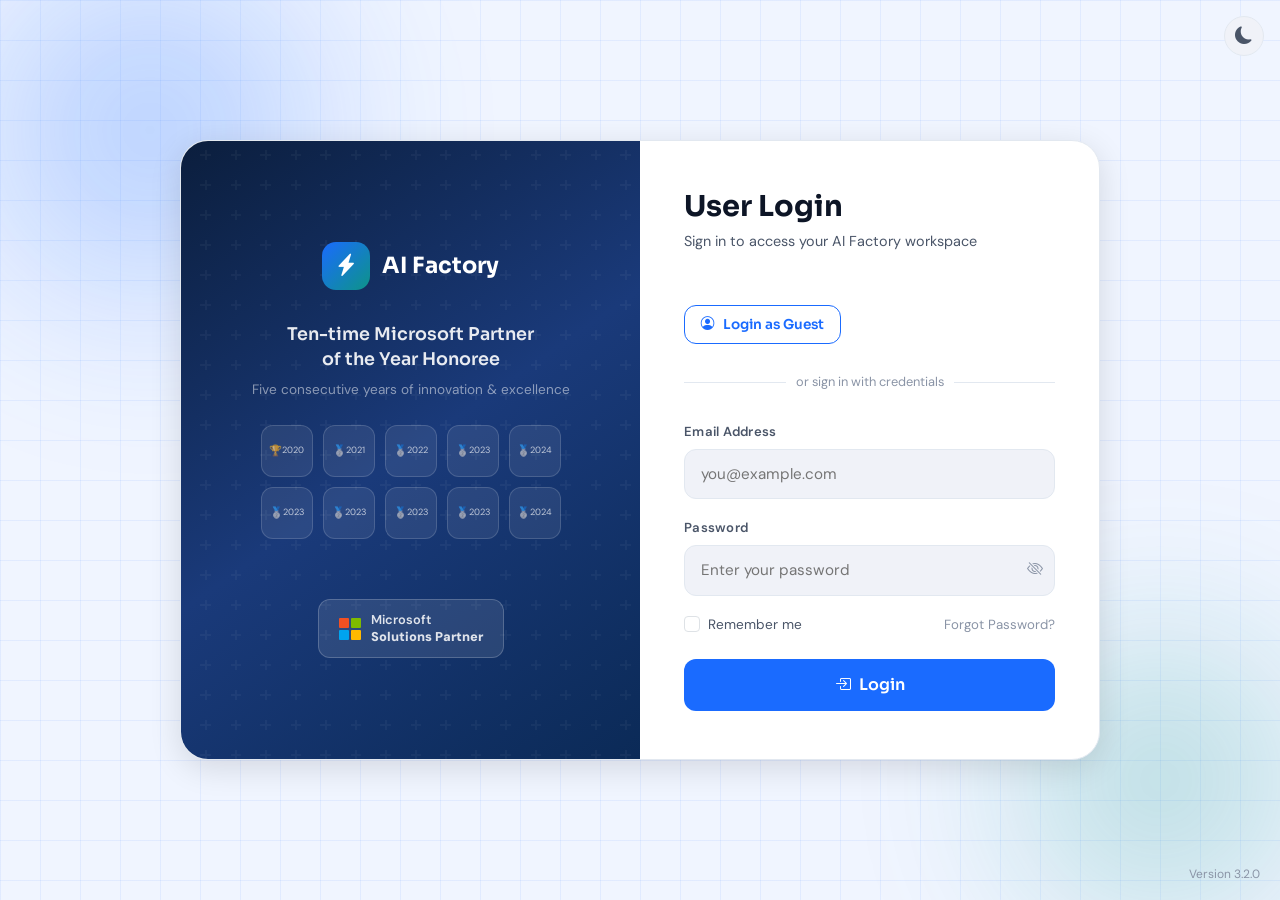
==== financial.html @ bbc665ca "initial" ====
<!DOCTYPE html>
<html lang="en" data-theme="light" class="ind-financial">
<head>
<meta charset="utf-8"><meta name="viewport" content="width=device-width,initial-scale=1">
<title>AI Factory · Financial Services</title>
<link rel="stylesheet" href="css/portal.css">
</head>
<body class="ind-financial">
<div class="portal-wrap">


  <div class="sb-overlay" id="sbOverlay"></div>
  <aside class="sidebar" id="sidebar">
    <div class="sb-brand">
      <div class="sb-logo-mark">AI</div>
      <div class="sb-brand-text">
        <strong>AI Factory™</strong>
        <span>Enterprise Platform</span>
      </div>
    </div>
    <div class="sb-industry">
      <div class="sb-industry-icon">💳</div>
      <div class="sb-industry-text">
        <strong>Financial Services</strong>
        <span>Industry Dashboard</span>
      </div>
    </div>
    <nav class="sb-nav">
      <div class="sb-section-label">Overview</div>
    <a class="sb-item active" href="financial.html" data-page="financial.html" data-label="Financial Services Dashboard">
      <span class="sb-icon"><svg width="16" height="16" viewBox="0 0 24 24" fill="none" stroke="currentColor" stroke-width="2" stroke-linecap="round" stroke-linejoin="round" class=""><rect x="3" y="3" width="7" height="7" rx="1"/><rect x="14" y="3" width="7" height="7" rx="1"/><rect x="3" y="14" width="7" height="7" rx="1"/><rect x="14" y="14" width="7" height="7" rx="1"/></svg></span>
      <span class="sb-label">Financial Services Dashboard</span>
    </a><div class="sb-section-label">Content</div>
    <a class="sb-item" href="#agents" data-label="Featured Agents">
      <span class="sb-icon"><svg width="16" height="16" viewBox="0 0 24 24" fill="none" stroke="currentColor" stroke-width="2" stroke-linecap="round" stroke-linejoin="round" class=""><circle cx="12" cy="8" r="4"/><path d="M4 20c0-4 3.6-7 8-7s8 3 8 7"/></svg></span>
      <span class="sb-label">Featured Agents</span>
    </a>
    <a class="sb-item" href="#gallery" data-label="Use Cases">
      <span class="sb-icon"><svg width="16" height="16" viewBox="0 0 24 24" fill="none" stroke="currentColor" stroke-width="2" stroke-linecap="round" stroke-linejoin="round" class=""><path d="M4 6h16M4 12h16M4 18h10"/></svg></span>
      <span class="sb-label">Use Cases</span>
    </a><div class="sb-section-label">Trust</div>
    <a class="sb-item" href="#compliance" data-label="Compliance">
      <span class="sb-icon"><svg width="16" height="16" viewBox="0 0 24 24" fill="none" stroke="currentColor" stroke-width="2" stroke-linecap="round" stroke-linejoin="round" class=""><path d="M12 2l9 4v6c0 5.5-3.8 10.7-9 12C6.8 22.7 3 17.5 3 12V6z"/><path d="M9 12l2 2 4-4"/></svg></span>
      <span class="sb-label">Compliance</span>
    </a>
    <a class="sb-item" href="#how-it-works" data-label="How It Works">
      <span class="sb-icon"><svg width="16" height="16" viewBox="0 0 24 24" fill="none" stroke="currentColor" stroke-width="2" stroke-linecap="round" stroke-linejoin="round" class=""><circle cx="12" cy="12" r="9"/><path d="M12 7v5l3 2"/></svg></span>
      <span class="sb-label">How It Works</span>
    </a>
    <a class="sb-item" href="#case-study" data-label="Case Study">
      <span class="sb-icon"><svg width="16" height="16" viewBox="0 0 24 24" fill="none" stroke="currentColor" stroke-width="2" stroke-linecap="round" stroke-linejoin="round" class=""><path d="M14 2H6a2 2 0 00-2 2v16a2 2 0 002 2h12a2 2 0 002-2V8z"/><path d="M14 2v6h6"/></svg></span>
      <span class="sb-label">Case Study</span>
    </a><div class="sb-section-label">Support</div>
    <a class="sb-item" href="#faq" data-label="FAQ">
      <span class="sb-icon"><svg width="16" height="16" viewBox="0 0 24 24" fill="none" stroke="currentColor" stroke-width="2" stroke-linecap="round" stroke-linejoin="round" class=""><circle cx="12" cy="12" r="9"/><path d="M9.1 9a3 3 0 015.8 1c0 2-3 3-3 3M12 17h.01"/></svg></span>
      <span class="sb-label">FAQ</span>
    </a>
    <a class="sb-item" href="#cta" data-label="Book Demo">
      <span class="sb-icon"><svg width="16" height="16" viewBox="0 0 24 24" fill="none" stroke="currentColor" stroke-width="2" stroke-linecap="round" stroke-linejoin="round" class=""><path d="M15 10l4.553-2.277A1 1 0 0121 8.624v6.752a1 1 0 01-1.447.9L15 14M3 8a2 2 0 012-2h10a2 2 0 012 2v8a2 2 0 01-2 2H5a2 2 0 01-2-2V8z"/></svg></span>
      <span class="sb-label">Book Demo</span>
    </a>
      <div class="sb-divider"></div>
      <div class="sb-section-label">Industries</div>
      
    <a class="sb-item" href="healthcare.html" data-label="Healthcare" data-page="healthcare.html">
      <span class="sb-icon" style="font-size:15px;">🏥</span>
      <span class="sb-label">Healthcare</span>
    </a>
    <a class="sb-item active" href="financial.html" data-label="Financial" data-page="financial.html">
      <span class="sb-icon" style="font-size:15px;">💳</span>
      <span class="sb-label">Financial</span>
    </a>
    <a class="sb-item" href="manufacturing.html" data-label="Manufacturing" data-page="manufacturing.html">
      <span class="sb-icon" style="font-size:15px;">🏭</span>
      <span class="sb-label">Manufacturing</span>
    </a>
    <a class="sb-item" href="retail.html" data-label="Retail" data-page="retail.html">
      <span class="sb-icon" style="font-size:15px;">🛍️</span>
      <span class="sb-label">Retail</span>
    </a>
    <a class="sb-item" href="insurance.html" data-label="Insurance" data-page="insurance.html">
      <span class="sb-icon" style="font-size:15px;">🛡️</span>
      <span class="sb-label">Insurance</span>
    </a>
      <div class="sb-divider"></div>
      <a class="sb-item" href="landing-page.html" data-label="All Industries">
        <span class="sb-icon"><svg width="16" height="16" viewBox="0 0 24 24" fill="none" stroke="currentColor" stroke-width="2" stroke-linecap="round" stroke-linejoin="round" class=""><path d="M3 9l9-6 9 6v11a2 2 0 01-2 2H5a2 2 0 01-2-2V9z"/><polyline points="9 22 9 12 15 12 15 22"/></svg></span>
        <span class="sb-label">All Industries</span>
      </a>
      <a class="sb-item js-logout" href="#" data-label="Sign Out">
        <span class="sb-icon"><svg width="16" height="16" viewBox="0 0 24 24" fill="none" stroke="currentColor" stroke-width="2" stroke-linecap="round" stroke-linejoin="round" class=""><path d="M9 21H5a2 2 0 01-2-2V5a2 2 0 012-2h4M16 17l5-5-5-5M21 12H9"/></svg></span>
        <span class="sb-label">Sign Out</span>
      </a>
    </nav>
    <div class="sb-footer">
      <div class="sb-user">
        <div class="sb-avatar js-user-initials">AM</div>
        <div class="sb-user-info">
          <div class="sb-user-name js-user-name">Alex Morgan</div>
          <div class="sb-user-role">Platform Admin</div>
        </div>
      </div>
    </div>
  </aside>

<div class="portal-main" id="portalMain">

  <header class="topbar" id="topbar">
    <button class="tb-collapse-btn" id="collapseBtn" title="Toggle sidebar"><svg width="16" height="16" viewBox="0 0 24 24" fill="none" stroke="currentColor" stroke-width="2" stroke-linecap="round" stroke-linejoin="round" class=""><path d="M3 12h18M3 6h18M3 18h18"></svg></button>
    <button class="tb-collapse-btn" id="mobileMenuBtn" style="display:none;"><svg width="16" height="16" viewBox="0 0 24 24" fill="none" stroke="currentColor" stroke-width="2" stroke-linecap="round" stroke-linejoin="round" class=""><path d="M3 12h18M3 6h18M3 18h18"></svg></button>
    <div class="tb-breadcrumb">
      <a href="landing-page.html">AI Factory</a>
      <span class="sep">/</span>
      <span class="current">Financial Services</span>
    </div>
    <div class="tb-spacer"></div>
    <div class="tb-search">
      <svg width="14" height="14" viewBox="0 0 24 24" fill="none" stroke="currentColor" stroke-width="2" stroke-linecap="round" stroke-linejoin="round" class=""><circle cx="11" cy="11" r="7"/><path d="M21 21l-4-4"/></svg>
      <input placeholder="Search financial AI use cases…">
    </div>
    <div class="tb-actions">
      <button class="tb-icon-btn" title="Notifications">
        <svg width="16" height="16" viewBox="0 0 24 24" fill="none" stroke="currentColor" stroke-width="2" stroke-linecap="round" stroke-linejoin="round" class=""><path d="M18 8A6 6 0 006 8c0 7-3 9-3 9h18s-3-2-3-9M13.73 21a2 2 0 01-3.46 0"/></svg>
        <span class="tb-badge"></span>
      </button>
      <button class="tb-icon-btn" title="Help">
        <svg width="16" height="16" viewBox="0 0 24 24" fill="none" stroke="currentColor" stroke-width="2" stroke-linecap="round" stroke-linejoin="round" class=""><circle cx="12" cy="12" r="9"/><path d="M9.1 9a3 3 0 015.8 1c0 2-3 3-3 3M12 17h.01"/></svg>
      </button>
      <button class="theme-toggle-btn" title="Toggle dark/light mode">🌙</button>
      <div class="tb-user-chip">
        <div class="tb-chip-avatar js-user-initials">AM</div>
        <span class="tb-chip-name js-user-name">Alex Morgan</span>
        <svg width="12" height="12" viewBox="0 0 24 24" fill="none" stroke="currentColor" stroke-width="2" stroke-linecap="round" stroke-linejoin="round" class=""><polyline points="6 9 12 15 18 9"/></svg>
      </div>
    </div>
  </header>

<div class="page-content">

<div class="page-header">
  <div class="page-header-left">
    <div class="page-eyebrow"><span class="dot"></span>AI Factory · Financial Services</div>
    <h1 class="page-title">Financial Services AI Platform</h1>
    <p class="page-subtitle">Deploy production-ready agents for fraud detection, credit risk scoring, AML surveillance, and regul…</p>
  </div>
  <div class="page-actions">
    <a href="landing-page.html" class="btn btn-ghost"><svg width="14" height="14" viewBox="0 0 24 24" fill="none" stroke="currentColor" stroke-width="2" stroke-linecap="round" stroke-linejoin="round" class=""><path d="M19 12H5M12 5l-7 7 7 7"/></svg> All Industries</a>
    <a href="#cta" class="btn btn-primary"><svg width="14" height="14" viewBox="0 0 24 24" fill="none" stroke="currentColor" stroke-width="2" stroke-linecap="round" stroke-linejoin="round" class=""><path d="M15 10l4.553-2.277A1 1 0 0121 8.624v6.752a1 1 0 01-1.447.9L15 14M3 8a2 2 0 012-2h10a2 2 0 012 2v8a2 2 0 01-2 2H5a2 2 0 01-2-2V8z"/></svg> Book Demo</a>
  </div>
</div>

<div class="industry-hero">
  <div class="hero-left">
    <div class="hero-eyebrow"><span class="dot"></span>AI Factory · Financial Services</div>
    <h1 class="hero-h1">AI agents purpose-built for <em>risk, compliance &amp; wealth</em> workflows.</h1>
    <p class="hero-sub">Deploy production-ready agents for fraud detection, credit risk scoring, AML surveillance, and regulatory reporting — on your infrastructure, with full explainability and regulator-ready audit trails.</p>
    <div class="hero-cta-row">
      <a href="#cta" class="btn btn-primary btn-sm">Book a 30-min demo →</a>
      <a href="#gallery" class="btn btn-ghost btn-sm">Explore use cases</a>
    </div>
    <div class="hero-trust">
      <div class="hero-trust-item"><b>180+</b> production agents deployed</div>
      <div class="hero-trust-sep"></div>
      <div class="hero-trust-item">SOC 2 · ISO 27001 · PCI-DSS</div>
      <div class="hero-trust-sep"></div>
      <div class="hero-trust-item">Azure · AWS · <b>GCP</b></div>
    </div>
  </div>
  <div class="chat-widget">
    <div class="chat-head">
      <div class="chat-head-icon"><svg width="14" height="14" viewBox="0 0 24 24" fill="none" stroke="currentColor" stroke-width="2" stroke-linecap="round" stroke-linejoin="round" class=""><rect x="3" y="3" width="18" height="18" rx="2"/><path d="M9 12h2v5H9zM13 8h2v9h-2zM17 14h2v3h-2z"/></svg></div>
      <div><div class="chat-head-name">Fraud Detection Agent</div><div class="chat-head-role">v4.1</div></div>
      <div class="chat-live">Live</div>
    </div>
    <div class="chat-msgs">
      <div class="chat-msg u">Real-time transaction scoring using graph neural networks — …</div>
      <div class="chat-msg b"><b>Analysis complete.</b> catches synthetic identity, account takeover, and money mule patterns …<br><span class="chat-pill">✓ Financial Services AI Engine</span></div>
    </div>
    <div class="chat-float-row">
      <div class="chat-float">
        <div class="chat-float-label">Fraud detection accuracy</div>
        <div class="chat-float-val">94</div>
        <div class="chat-float-delta">Tier-1 bank · 12-month produ</div>
        <div class="chat-mini-bars"><span style="height:55%"></span><span style="height:70%"></span><span style="height:45%"></span><span style="height:35%"></span><span style="height:22%"></span><span style="height:16%"></span><span style="height:100%"></span></div>
      </div>
      <div class="chat-float">
        <div class="chat-float-label">Monthly fraud prevented </div>
        <div class="chat-float-val">$4.2</div>
        <div class="chat-float-delta">12 retail banking deployment</div>
      </div>
    </div>
  </div>
</div>

<div class="trust-row">
  <span class="trust-label">Trusted by</span>
  <div class="trust-logos"><span class="trust-logo">◆ Apex Capital</span><div class="trust-sep"></div><span class="trust-logo">◈ Meridian Bank</span><div class="trust-sep"></div><span class="trust-logo">■ Volta Fintech</span><div class="trust-sep"></div><span class="trust-logo">● NovaPay</span><div class="trust-sep"></div><span class="trust-logo">∿ ClearLedger</span></div>
</div>

<div class="kpi-grid">
  <div class="kpi-card">
    <div class="kpi-icon"><svg width="22" height="22" viewBox="0 0 24 24" fill="none" stroke="currentColor" stroke-width="2" stroke-linecap="round" stroke-linejoin="round" class=""><path d="M12 2l10 6.5v7L12 22 2 15.5v-7L12 2z"/></svg></div>
    <div class="kpi-value">94<sub>%</sub></div>
    <div class="kpi-label">Fraud detection accuracy with <0.1% false positive rate</div>
    <div class="kpi-source">Tier-1 bank · 12-month production</div>
  </div>
  <div class="kpi-card">
    <div class="kpi-icon"><svg width="22" height="22" viewBox="0 0 24 24" fill="none" stroke="currentColor" stroke-width="2" stroke-linecap="round" stroke-linejoin="round" class=""><path d="M12 2l10 6.5v7L12 22 2 15.5v-7L12 2z"/></svg></div>
    <div class="kpi-value">$4.2<sub>M</sub></div>
    <div class="kpi-label">Monthly fraud prevented per deployment on average</div>
    <div class="kpi-source">12 retail banking deployments</div>
  </div>
  <div class="kpi-card">
    <div class="kpi-icon"><svg width="22" height="22" viewBox="0 0 24 24" fill="none" stroke="currentColor" stroke-width="2" stroke-linecap="round" stroke-linejoin="round" class=""><circle cx="12" cy="12" r="9"/><path d="M12 7v5l3 2"/></svg></div>
    <div class="kpi-value">1.8<sub>s</sub></div>
    <div class="kpi-label">Average credit decision latency vs 48 hours manual</div>
    <div class="kpi-source">Digital lending platform</div>
  </div>
  <div class="kpi-card">
    <div class="kpi-icon"><svg width="22" height="22" viewBox="0 0 24 24" fill="none" stroke="currentColor" stroke-width="2" stroke-linecap="round" stroke-linejoin="round" class=""><path d="M3 3v18h18"/></svg></div>
    <div class="kpi-value">63<sub>%</sub></div>
    <div class="kpi-label">Reduction in AML false positives reducing analyst workload</div>
    <div class="kpi-source">Regional bank · n=3</div>
  </div></div>

<div id="agents">
<div class="section-title-row">
  <h2><svg width="16" height="16" viewBox="0 0 24 24" fill="none" stroke="currentColor" stroke-width="2" stroke-linecap="round" stroke-linejoin="round" class=""><rect x="3" y="3" width="18" height="18" rx="2"/><path d="M9 12h2v5H9zM13 8h2v9h-2zM17 14h2v3h-2z"/></svg> Featured Agents</h2>
  <a href="#gallery" class="btn btn-ghost btn-sm">View all →</a>
</div>
<p class="section-desc">Each agent ships with explainability reports, audit logs, and model cards — integrated with core banking, trading, and CRM systems.</p>
<div class="agents-grid">
  <article class="agent-card">
    <div class="agent-thumb t1">
      <svg width="48" height="48" viewBox="0 0 24 24" fill="none" stroke="currentColor" stroke-width="2" stroke-linecap="round" stroke-linejoin="round" class=""><path d="M19 14c0 4-3.5 6-7 6s-7-2-7-6V6c0-1 1-2 2-2h3"/><path d="M14 4h3c1 0 2 1 2 2v8"/><circle cx="19" cy="18" r="2"/><path d="M12 4v6M9 7h6"/></svg>
      <div class="agent-ribbon ">CONSUMED POC</div>
      <div class="agent-thumb-version">v4.1</div>
    </div>
    <div class="agent-body">
      <div class="agent-title">Fraud Detection Agent</div>
      <div class="agent-meta">Industry: <b>Retail Banking · Payments</b></div>
      <p class="agent-desc">Real-time transaction scoring using graph neural networks — catches synthetic identity, account takeover, and money mule patterns at sub-100ms latency.</p>
      <div class="agent-footer">
        <a href="#" class="agent-cs-btn"><svg width="13" height="13" viewBox="0 0 24 24" fill="none" stroke="currentColor" stroke-width="2" stroke-linecap="round" stroke-linejoin="round" class=""><path d="M14 2H6a2 2 0 00-2 2v16a2 2 0 002 2h12a2 2 0 002-2V8z"/><path d="M14 2v6h6"/></svg> Case Study</a>
        <button class="agent-action-btn" title="Demo"><svg width="14" height="14" viewBox="0 0 24 24" fill="none" stroke="currentColor" stroke-width="2" stroke-linecap="round" stroke-linejoin="round" class=""><path d="M8 5v14l11-7z"/></svg></button>
        <button class="agent-action-btn" title="Schedule POC"><svg width="14" height="14" viewBox="0 0 24 24" fill="none" stroke="currentColor" stroke-width="2" stroke-linecap="round" stroke-linejoin="round" class=""><rect x="3" y="4" width="18" height="16" rx="2"/><path d="M16 2v4M8 2v4M3 10h18"/></svg></button>
      </div>
    </div>
  </article>
  <article class="agent-card">
    <div class="agent-thumb t2">
      <svg width="48" height="48" viewBox="0 0 24 24" fill="none" stroke="currentColor" stroke-width="2" stroke-linecap="round" stroke-linejoin="round" class=""><rect x="3" y="3" width="18" height="18" rx="2"/><path d="M9 12h2v5H9zM13 8h2v9h-2zM17 14h2v3h-2z"/></svg>
      <div class="agent-ribbon is-new">NEW</div>
      <div class="agent-thumb-version">v2.3</div>
    </div>
    <div class="agent-body">
      <div class="agent-title">Credit Risk Scorer</div>
      <div class="agent-meta">Industry: <b>Lending · Underwriting</b></div>
      <p class="agent-desc">Explainable credit scoring using alternative data with SHAP attributions and disparate impact reporting for ECOA compliance.</p>
      <div class="agent-footer">
        <a href="#" class="agent-cs-btn"><svg width="13" height="13" viewBox="0 0 24 24" fill="none" stroke="currentColor" stroke-width="2" stroke-linecap="round" stroke-linejoin="round" class=""><path d="M14 2H6a2 2 0 00-2 2v16a2 2 0 002 2h12a2 2 0 002-2V8z"/><path d="M14 2v6h6"/></svg> Case Study</a>
        <button class="agent-action-btn" title="Demo"><svg width="14" height="14" viewBox="0 0 24 24" fill="none" stroke="currentColor" stroke-width="2" stroke-linecap="round" stroke-linejoin="round" class=""><path d="M8 5v14l11-7z"/></svg></button>
        <button class="agent-action-btn" title="Schedule POC"><svg width="14" height="14" viewBox="0 0 24 24" fill="none" stroke="currentColor" stroke-width="2" stroke-linecap="round" stroke-linejoin="round" class=""><rect x="3" y="4" width="18" height="16" rx="2"/><path d="M16 2v4M8 2v4M3 10h18"/></svg></button>
      </div>
    </div>
  </article>
  <article class="agent-card">
    <div class="agent-thumb t3">
      <svg width="48" height="48" viewBox="0 0 24 24" fill="none" stroke="currentColor" stroke-width="2" stroke-linecap="round" stroke-linejoin="round" class=""><circle cx="12" cy="12" r="9"/><path d="M12 7v5l3 2"/></svg>
      <div class="agent-ribbon ">TRENDING</div>
      <div class="agent-thumb-version">v1.8</div>
    </div>
    <div class="agent-body">
      <div class="agent-title">AML Surveillance Agent</div>
      <div class="agent-meta">Industry: <b>Compliance · RegTech</b></div>
      <p class="agent-desc">Entity resolution and typology-based detection for money laundering — auto-generates SAR drafts with cited transaction chains.</p>
      <div class="agent-footer">
        <a href="#" class="agent-cs-btn"><svg width="13" height="13" viewBox="0 0 24 24" fill="none" stroke="currentColor" stroke-width="2" stroke-linecap="round" stroke-linejoin="round" class=""><path d="M14 2H6a2 2 0 00-2 2v16a2 2 0 002 2h12a2 2 0 002-2V8z"/><path d="M14 2v6h6"/></svg> Case Study</a>
        <button class="agent-action-btn" title="Demo"><svg width="14" height="14" viewBox="0 0 24 24" fill="none" stroke="currentColor" stroke-width="2" stroke-linecap="round" stroke-linejoin="round" class=""><path d="M8 5v14l11-7z"/></svg></button>
        <button class="agent-action-btn" title="Schedule POC"><svg width="14" height="14" viewBox="0 0 24 24" fill="none" stroke="currentColor" stroke-width="2" stroke-linecap="round" stroke-linejoin="round" class=""><rect x="3" y="4" width="18" height="16" rx="2"/><path d="M16 2v4M8 2v4M3 10h18"/></svg></button>
      </div>
    </div>
  </article>
  <article class="agent-card">
    <div class="agent-thumb t4">
      <svg width="48" height="48" viewBox="0 0 24 24" fill="none" stroke="currentColor" stroke-width="2" stroke-linecap="round" stroke-linejoin="round" class=""><path d="M21 15a4 4 0 01-4 4H7l-4 4V5a4 4 0 014-4h10a4 4 0 014 4z"/><circle cx="9" cy="10" r="1"/><circle cx="13" cy="10" r="1"/></svg>
      <div class="agent-ribbon ">CONSUMED POC</div>
      <div class="agent-thumb-version">v3.0</div>
    </div>
    <div class="agent-body">
      <div class="agent-title">Portfolio Risk Monitor</div>
      <div class="agent-meta">Industry: <b>Wealth Management · Risk</b></div>
      <p class="agent-desc">Continuous portfolio stress testing against macro scenarios with plain-language risk narratives for relationship managers.</p>
      <div class="agent-footer">
        <a href="#" class="agent-cs-btn"><svg width="13" height="13" viewBox="0 0 24 24" fill="none" stroke="currentColor" stroke-width="2" stroke-linecap="round" stroke-linejoin="round" class=""><path d="M14 2H6a2 2 0 00-2 2v16a2 2 0 002 2h12a2 2 0 002-2V8z"/><path d="M14 2v6h6"/></svg> Case Study</a>
        <button class="agent-action-btn" title="Demo"><svg width="14" height="14" viewBox="0 0 24 24" fill="none" stroke="currentColor" stroke-width="2" stroke-linecap="round" stroke-linejoin="round" class=""><path d="M8 5v14l11-7z"/></svg></button>
        <button class="agent-action-btn" title="Schedule POC"><svg width="14" height="14" viewBox="0 0 24 24" fill="none" stroke="currentColor" stroke-width="2" stroke-linecap="round" stroke-linejoin="round" class=""><rect x="3" y="4" width="18" height="16" rx="2"/><path d="M16 2v4M8 2v4M3 10h18"/></svg></button>
      </div>
    </div>
  </article>
  <article class="agent-card">
    <div class="agent-thumb t5">
      <svg width="48" height="48" viewBox="0 0 24 24" fill="none" stroke="currentColor" stroke-width="2" stroke-linecap="round" stroke-linejoin="round" class=""><path d="M3 3v18h18"/><circle cx="8" cy="16" r="2"/><circle cx="14" cy="10" r="2"/><circle cx="19" cy="7" r="2"/></svg>
      <div class="agent-ribbon is-new">NEW</div>
      <div class="agent-thumb-version">v1.4</div>
    </div>
    <div class="agent-body">
      <div class="agent-title">Regulatory Reporting AI</div>
      <div class="agent-meta">Industry: <b>Compliance · Finance</b></div>
      <p class="agent-desc">Automates Basel III, IFRS 9, Dodd-Frank, and CCAR report generation with source-cited calculations and variance analysis.</p>
      <div class="agent-footer">
        <a href="#" class="agent-cs-btn"><svg width="13" height="13" viewBox="0 0 24 24" fill="none" stroke="currentColor" stroke-width="2" stroke-linecap="round" stroke-linejoin="round" class=""><path d="M14 2H6a2 2 0 00-2 2v16a2 2 0 002 2h12a2 2 0 002-2V8z"/><path d="M14 2v6h6"/></svg> Case Study</a>
        <button class="agent-action-btn" title="Demo"><svg width="14" height="14" viewBox="0 0 24 24" fill="none" stroke="currentColor" stroke-width="2" stroke-linecap="round" stroke-linejoin="round" class=""><path d="M8 5v14l11-7z"/></svg></button>
        <button class="agent-action-btn" title="Schedule POC"><svg width="14" height="14" viewBox="0 0 24 24" fill="none" stroke="currentColor" stroke-width="2" stroke-linecap="round" stroke-linejoin="round" class=""><rect x="3" y="4" width="18" height="16" rx="2"/><path d="M16 2v4M8 2v4M3 10h18"/></svg></button>
      </div>
    </div>
  </article>
  <article class="agent-card">
    <div class="agent-thumb t6">
      <svg width="48" height="48" viewBox="0 0 24 24" fill="none" stroke="currentColor" stroke-width="2" stroke-linecap="round" stroke-linejoin="round" class=""><path d="M10 3L3 10l6 6 7-7z"/><path d="M16 6l5 5-7 7-3-3"/></svg>
      <div class="agent-ribbon ">TRENDING</div>
      <div class="agent-thumb-version">v2.1</div>
    </div>
    <div class="agent-body">
      <div class="agent-title">KYC / Onboarding Agent</div>
      <div class="agent-meta">Industry: <b>Compliance · Onboarding</b></div>
      <p class="agent-desc">Accelerates customer onboarding — document extraction, identity verification, sanctions screening, and risk rating in minutes.</p>
      <div class="agent-footer">
        <a href="#" class="agent-cs-btn"><svg width="13" height="13" viewBox="0 0 24 24" fill="none" stroke="currentColor" stroke-width="2" stroke-linecap="round" stroke-linejoin="round" class=""><path d="M14 2H6a2 2 0 00-2 2v16a2 2 0 002 2h12a2 2 0 002-2V8z"/><path d="M14 2v6h6"/></svg> Case Study</a>
        <button class="agent-action-btn" title="Demo"><svg width="14" height="14" viewBox="0 0 24 24" fill="none" stroke="currentColor" stroke-width="2" stroke-linecap="round" stroke-linejoin="round" class=""><path d="M8 5v14l11-7z"/></svg></button>
        <button class="agent-action-btn" title="Schedule POC"><svg width="14" height="14" viewBox="0 0 24 24" fill="none" stroke="currentColor" stroke-width="2" stroke-linecap="round" stroke-linejoin="round" class=""><rect x="3" y="4" width="18" height="16" rx="2"/><path d="M16 2v4M8 2v4M3 10h18"/></svg></button>
      </div>
    </div>
  </article></div>
</div>

<div class="gallery-wrap" id="gallery">
  <div class="gallery-header">
    <div class="section-title-row" style="margin-bottom:14px;">
      <h2><svg width="16" height="16" viewBox="0 0 24 24" fill="none" stroke="currentColor" stroke-width="2" stroke-linecap="round" stroke-linejoin="round" class=""><path d="M4 6h16M4 12h16M4 18h10"/></svg> Full Use-Case Gallery</h2>
    </div>
    <p class="section-desc" style="margin-bottom:14px;">Filter by business line, data source, regulatory framework, or business goal. All assets include a working POC and a case study.</p>
  </div>
  <div class="gallery-controls">
    <div class="gallery-search">
      <svg width="14" height="14" viewBox="0 0 24 24" fill="none" stroke="currentColor" stroke-width="2" stroke-linecap="round" stroke-linejoin="round" class=""><circle cx="11" cy="11" r="7"/><path d="M21 21l-4-4"/></svg>
      <input id="searchInput" placeholder="Search financial AI use cases…">
      <span class="count-badge" id="count">0</span>
    </div>
    <div class="chip-row" id="categoryChips"></div>
  </div>
  <div class="gallery-body">
    <div class="filter-panel" id="filterSidebar"></div>
    <div class="gallery-grid-wrap"><div class="gallery-grid" id="galleryGrid"></div></div>
  </div>
</div>

<div class="compliance-section" id="compliance">
  <div class="section-title-row">
    <h2 style="color:white;"><svg width="16" height="16" viewBox="0 0 24 24" fill="none" stroke="currentColor" stroke-width="2" stroke-linecap="round" stroke-linejoin="round" class=""><path d="M12 2l9 4v6c0 5.5-3.8 10.7-9 12C6.8 22.7 3 17.5 3 12V6z"/><path d="M9 12l2 2 4-4"/></svg> Trust &amp; Security</h2>
  </div>
  <p class="compliance-desc">Every agent runs in your own cloud tenant. Customer data never leaves your perimeter — not for inference, not for model training.</p>
  <div class="badge-row">
  <div class="badge-card">
    <div class="badge-icon"><svg width="18" height="18" viewBox="0 0 24 24" fill="none" stroke="currentColor" stroke-width="2" stroke-linecap="round" stroke-linejoin="round" class=""><path d="M12 2l9 4v6c0 5.5-3.8 10.7-9 12C6.8 22.7 3 17.5 3 12V6z"/><path d="M9 12l2 2 4-4"/></svg></div>
    <div class="badge-name">SOC 2 Type II</div>
    <div class="badge-desc">Continuous third-party attested audit</div>
  </div>
  <div class="badge-card">
    <div class="badge-icon"><svg width="18" height="18" viewBox="0 0 24 24" fill="none" stroke="currentColor" stroke-width="2" stroke-linecap="round" stroke-linejoin="round" class=""><rect x="4" y="4" width="16" height="16" rx="3"/><path d="M8 12l3 3 5-6"/></svg></div>
    <div class="badge-name">ISO 27001</div>
    <div class="badge-desc">Information security management certified</div>
  </div>
  <div class="badge-card">
    <div class="badge-icon"><svg width="18" height="18" viewBox="0 0 24 24" fill="none" stroke="currentColor" stroke-width="2" stroke-linecap="round" stroke-linejoin="round" class=""><rect x="3" y="11" width="18" height="11" rx="2"/><path d="M7 11V7a5 5 0 0110 0v4"/></svg></div>
    <div class="badge-name">PCI-DSS Level 1</div>
    <div class="badge-desc">Highest tier payment data security</div>
  </div>
  <div class="badge-card">
    <div class="badge-icon"><svg width="18" height="18" viewBox="0 0 24 24" fill="none" stroke="currentColor" stroke-width="2" stroke-linecap="round" stroke-linejoin="round" class=""><path d="M12 3l9 4v6c0 5-4 9-9 11-5-2-9-6-9-11V7z"/></svg></div>
    <div class="badge-name">GDPR Compliant</div>
    <div class="badge-desc">Data residency controls per jurisdiction</div>
  </div>
  <div class="badge-card">
    <div class="badge-icon"><svg width="18" height="18" viewBox="0 0 24 24" fill="none" stroke="currentColor" stroke-width="2" stroke-linecap="round" stroke-linejoin="round" class=""><path d="M3 9l9-6 9 6-9 6z"/><path d="M3 9v6l9 6 9-6V9"/></svg></div>
    <div class="badge-name">DORA Aligned</div>
    <div class="badge-desc">EU Digital Operational Resilience Act</div>
  </div></div>
  <div class="promise-row">
  <div class="promise-card">
    <div class="promise-ico"><svg width="18" height="18" viewBox="0 0 24 24" fill="none" stroke="currentColor" stroke-width="2" stroke-linecap="round" stroke-linejoin="round" class=""><path d="M3 3h18v4H3z"/><path d="M3 10h18v11H3z"/></svg></div>
    <h4>Full explainability on every decision</h4>
    <p>Every credit score, fraud flag, and risk rating comes with SHAP-attributed feature explanations — ready for regulator review under SR 11-7.</p>
  </div>
  <div class="promise-card">
    <div class="promise-ico"><svg width="18" height="18" viewBox="0 0 24 24" fill="none" stroke="currentColor" stroke-width="2" stroke-linecap="round" stroke-linejoin="round" class=""><rect x="3" y="11" width="18" height="11" rx="2"/><path d="M7 11V7a5 5 0 0110 0v4"/></svg></div>
    <h4>Your data never leaves your perimeter</h4>
    <p>Deploy into your existing cloud VPC. All inference happens on your infrastructure — no data shared with third parties or used for shared model training.</p>
  </div>
  <div class="promise-card">
    <div class="promise-ico"><svg width="18" height="18" viewBox="0 0 24 24" fill="none" stroke="currentColor" stroke-width="2" stroke-linecap="round" stroke-linejoin="round" class=""><path d="M14 2H6a2 2 0 00-2 2v16a2 2 0 002 2h12a2 2 0 002-2V8z"/><path d="M14 2v6h6"/><path d="M9 14l2 2 4-4"/></svg></div>
    <h4>Regulator-ready audit trails</h4>
    <p>Every model decision is logged with timestamp, features, output, and model version — exportable for SR 11-7 and OCC Model Risk Management reviews.</p>
  </div></div>
</div>

<div class="steps-section" id="how-it-works">
  <div class="section-title-row">
    <h2><svg width="16" height="16" viewBox="0 0 24 24" fill="none" stroke="currentColor" stroke-width="2" stroke-linecap="round" stroke-linejoin="round" class=""><circle cx="12" cy="12" r="9"/><path d="M12 7v5l3 2"/></svg> From Kickoff to Production in <em>Under 6 weeks</em></h2>
  </div>
  <div class="steps-row">
  <div class="step-item">
    <div class="step-num">01</div>
    <h4>Discover</h4>
    <p>Map your top risk and compliance pain points. Prioritize use cases by regulatory impact and data availability.</p>
  </div>
  <div class="step-item">
    <div class="step-num">02</div>
    <h4>Configure</h4>
    <p>Wire agents into your core banking, CRM, and data warehouse. Pre-built connectors for Temenos, Finastra, and Salesforce FS.</p>
  </div>
  <div class="step-item">
    <div class="step-num">03</div>
    <h4>Validate</h4>
    <p>Model risk review, champion-challenger testing, bias audits across protected classes, and back-testing on historical data.</p>
  </div>
  <div class="step-item">
    <div class="step-num">04</div>
    <h4>Deploy</h4>
    <p>Phased rollout with monitoring dashboards, drift detection, and performance SLAs tied to your regulatory commitments.</p>
  </div></div>
</div>

<div class="case-section" id="case-study">
  <div class="section-title-row"><h2><svg width="16" height="16" viewBox="0 0 24 24" fill="none" stroke="currentColor" stroke-width="2" stroke-linecap="round" stroke-linejoin="round" class=""><path d="M14 2H6a2 2 0 00-2 2v16a2 2 0 002 2h12a2 2 0 002-2V8z"/><path d="M14 2v6h6"/></svg> Customer Story</h2></div>
  <div class="case-card-inner">
    <div class="case-visual">
      <div class="case-logo-tag">◆ Meridian Bank</div>
      <div class="case-metrics"><div class="case-metric"><div class="v">94%</div><div class="l">Detection accuracy</div></div><div class="case-metric"><div class="v">$28M</div><div class="l">Fraud averted yr-1</div></div><div class="case-metric"><div class="v">5 wks</div><div class="l">Go-live</div></div></div>
    </div>
    <div class="case-body">
      <p class="case-quote">We replaced three point solutions with a single AI Factory deployment. Our fraud team now investigates 60% fewer false positives and our SAR filing time dropped from 3 days to 4 hours.</p>
      <div class="case-attrib"><div class="case-ph">SC</div><div class="case-who"><b>Sarah Chen</b><span>Chief Risk Officer · Meridian Bank</span></div></div>
      <a href="#" class="case-link">Read the full case study <svg width="13" height="13" viewBox="0 0 24 24" fill="none" stroke="currentColor" stroke-width="2" stroke-linecap="round" stroke-linejoin="round" class=""><path d="M5 12h14M13 5l7 7-7 7"/></svg></a>
    </div>
  </div>
</div>

<div class="faq-section" id="faq">
  <div class="section-title-row"><h2><svg width="16" height="16" viewBox="0 0 24 24" fill="none" stroke="currentColor" stroke-width="2" stroke-linecap="round" stroke-linejoin="round" class=""><circle cx="12" cy="12" r="9"/><path d="M9.1 9a3 3 0 015.8 1c0 2-3 3-3 3M12 17h.01"/></svg> Frequently Asked</h2></div>
  <div class="faq-list">
  <details class="faq-item"open>
    <summary class="faq-q">How does the model handle regulatory explainability requirements?<span class="faq-toggle">+</span></summary>
    <div class="faq-a">Every decision includes SHAP feature attributions, confidence intervals, and a plain-language rationale — formatted for SR 11-7 Model Risk Management documentation and examiner review.</div>
  </details>
  <details class="faq-item">
    <summary class="faq-q">Which core banking systems can you connect to?<span class="faq-toggle">+</span></summary>
    <div class="faq-a">Pre-built connectors for Temenos T24, Finastra Fusion, FIS, Jack Henry, and Mambu. Salesforce Financial Services Cloud, Bloomberg, and Reuters Eikon are also supported.</div>
  </details>
  <details class="faq-item">
    <summary class="faq-q">How is model bias evaluated for credit decisions?<span class="faq-toggle">+</span></summary>
    <div class="faq-a">We run disparate impact analysis across protected classes per ECOA and Fair Housing Act guidelines before every production deployment, with continuous monitoring for distribution shift.</div>
  </details>
  <details class="faq-item">
    <summary class="faq-q">Can the agents operate in a real-time transaction environment?<span class="faq-toggle">+</span></summary>
    <div class="faq-a">Yes. The fraud and AML agents are designed for sub-100ms inference with horizontal auto-scaling — tested to 50,000 transactions per second.</div>
  </details></div>
</div>

<div class="cta-section" id="cta">
  <div>
    <div class="cta-eyebrow"><span class="dot"></span>Book a Demo</div>
    <h2 class="cta-h2">See AI Factory on <em>your</em> data.</h2>
    <p class="cta-p">A 30-minute working session with our financial services AI team. We'll pick one of your use cases and show you a production agent live.</p>
    <div class="cta-checks"><div class="cta-check">No data required for demo</div><div class="cta-check">Regulator-ready documentation</div><div class="cta-check">MSA-friendly commercial terms</div></div>
  </div>
  <form class="cta-form-wrap cta-form">
    <div class="cta-row">
      <div class="cta-field"><label>First name</label><input type="text" placeholder="Alex"></div>
      <div class="cta-field"><label>Last name</label><input type="text" placeholder="Morgan"></div>
    </div>
    <div class="cta-field"><label>Work email</label><input type="email" placeholder="you@company.com"></div>
    <div class="cta-row">
      <div class="cta-field"><label>Organization</label><input type="text" placeholder="Company Name"></div>
      <div class="cta-field"><label>Role</label><select><option>CRO / Chief Risk Officer</option><option>CIO / CTO</option><option>Head of Compliance</option><option>VP Fraud & Financial Crimes</option><option>Other</option></select></div>
    </div>
    <button type="submit" class="cta-submit">Book my 30-min session →</button>
  </form>
</div>
</div><!-- /page-content -->
</div><!-- /portal-main -->
</div><!-- /portal-wrap -->

<script src="js/core.js"></script>
<script src="js/gallery.js"></script>
<script src="js/portal.js"></script>
<script>
/* Mobile menu button visibility */
document.getElementById('mobileMenuBtn').style.display = 'flex';

const USE_CASES = [
  {id:1,title:"Real-time Fraud Scoring",cat:"fraud",biz:["retail","payments"],src:["txn"],reg:["pci"],goal:["loss"],desc:"Sub-100ms transaction risk scoring using graph neural networks — catches synthetic identity, ATO, and mule patterns.",status:"consumed",ver:"4.1",tone:"t1"},
  {id:2,title:"AML Typology Detector",cat:"compliance",biz:["corporate","retail"],src:["txn","kyc"],reg:["bsa"],goal:["risk"],desc:"Detects layering, structuring, and smurfing with auto-generated SAR narratives and entity resolution.",status:"trending",ver:"2.0",tone:"t2"},
  {id:3,title:"Credit Risk ML Scorer",cat:"lending",biz:["retail","sme"],src:["bureau","alt"],reg:["ecoa"],goal:["revenue"],desc:"Explainable credit scoring with SHAP attributions and disparate impact reporting.",status:"new",ver:"2.3",tone:"t3"},
  {id:4,title:"KYC Document Extractor",cat:"compliance",biz:["retail","corporate"],src:["docs","kyc"],reg:["aml"],goal:["cost"],desc:"Extracts, classifies, and validates identity documents — integrates with sanctions and PEP screens.",status:"consumed",ver:"3.1",tone:"t4"},
  {id:5,title:"Portfolio Stress Tester",cat:"risk",biz:["wealth","corp"],src:["market","positions"],reg:["ccar"],goal:["risk"],desc:"Macro scenario stress tests across equity, fixed income, and derivatives books with plain-language summaries.",status:"trending",ver:"1.7",tone:"t5"},
  {id:6,title:"Basel III Reporter",cat:"compliance",biz:["corporate"],src:["gl","risk"],reg:["basel"],goal:["cost"],desc:"Automates RWA calculation, capital ratio reporting, and LCR/NSFR disclosures with source-cited variance analysis.",status:"consumed",ver:"2.5",tone:"t6"},
  {id:7,title:"Chargeback Dispute AI",cat:"fraud",biz:["payments"],src:["txn"],reg:["pci"],goal:["loss"],desc:"Classifies dispute types, gathers evidence, and drafts representment responses — cuts dispute handling time by 70%.",status:"new",ver:"1.2",tone:"t1"},
  {id:8,title:"Loan Origination Assistant",cat:"lending",biz:["retail","sme"],src:["bureau","docs"],reg:["ecoa"],goal:["revenue"],desc:"Guides underwriters through origination — auto-populates spread sheets and flags covenant exceptions.",status:"consumed",ver:"2.8",tone:"t2"},
  {id:9,title:"Trade Surveillance Agent",cat:"compliance",biz:["capital"],src:["trades","comms"],reg:["mifid"],goal:["risk"],desc:"Detects insider trading, spoofing, and wash trading patterns across equities, FX, and derivatives.",status:"trending",ver:"1.5",tone:"t3"},
  {id:10,title:"Sanctions Screening Agent",cat:"compliance",biz:["retail","corporate","payments"],src:["kyc","txn"],reg:["aml","ofac"],goal:["risk"],desc:"Real-time OFAC, EU, UN sanctions screening with fuzzy match and entity resolution under 50ms.",status:"consumed",ver:"3.4",tone:"t4"},
  {id:11,title:"Customer 360 Insights",cat:"wealth",biz:["wealth","retail"],src:["crm","txn"],reg:[],goal:["revenue"],desc:"Synthesizes transaction history, product holdings, and life-event signals into RM-ready relationship briefs.",status:"new",ver:"1.1",tone:"t5"},
  {id:12,title:"IFRS 9 Provision Engine",cat:"compliance",biz:["corporate"],src:["gl","risk"],reg:["ifrs"],goal:["cost"],desc:"Calculates ECL provisions under IFRS 9 Stage 1/2/3 with full audit trail and management overlay documentation.",status:"trending",ver:"1.9",tone:"t6"},
  {id:13,title:"Mortgage Underwriting AI",cat:"lending",biz:["retail"],src:["bureau","docs","appraisal"],reg:["ecoa","hmda"],goal:["revenue"],desc:"End-to-end mortgage underwriting automation — income verification, LTV analysis, and DU/LP interpretation.",status:"consumed",ver:"2.2",tone:"t1"},
  {id:14,title:"Wealth Rebalancing Agent",cat:"wealth",biz:["wealth"],src:["market","positions"],reg:[],goal:["revenue"],desc:"Tax-aware portfolio rebalancing with drift monitoring, ESG constraint enforcement, and client communication.",status:"new",ver:"1.0",tone:"t2"},
  {id:15,title:"Collections Strategy AI",cat:"lending",biz:["retail","sme"],src:["bureau","txn"],reg:["fdcpa"],goal:["loss"],desc:"Optimizes collection outreach by segment — predicts recovery probability and recommends treatment paths.",status:"consumed",ver:"2.0",tone:"t3"},
];
const categories = [
  {id:"fraud",label:"Fraud & Payments",count:3},
  {id:"compliance",label:"Compliance & AML",count:6},
  {id:"lending",label:"Lending & Credit",count:4},
  {id:"risk",label:"Risk Management",count:1},
  {id:"wealth",label:"Wealth & Advisory",count:2},
];
const filters = {
  biz:{label:"Business line",items:[{value:"retail",label:"Retail banking",count:9},{value:"corporate",label:"Corporate / wholesale",count:7},{value:"wealth",label:"Wealth management",count:4},{value:"payments",label:"Payments",count:3},{value:"capital",label:"Capital markets",count:3},{value:"sme",label:"SME lending",count:3}]},
  src:{label:"Data source",items:[{value:"txn",label:"Transaction data",count:7},{value:"kyc",label:"KYC / identity",count:4},{value:"bureau",label:"Credit bureau",count:4},{value:"market",label:"Market data",count:3},{value:"docs",label:"Documents",count:5},{value:"gl",label:"General ledger",count:2}]},
  reg:{label:"Regulatory framework",items:[{value:"aml",label:"AML / BSA",count:4},{value:"ecoa",label:"ECOA / Fair Lending",count:3},{value:"pci",label:"PCI-DSS",count:2},{value:"basel",label:"Basel III/IV",count:2},{value:"ifrs",label:"IFRS 9",count:1},{value:"mifid",label:"MiFID II",count:1}]},
  goal:{label:"Business goal",items:[{value:"loss",label:"Reduce fraud/credit losses",count:5},{value:"risk",label:"Improve risk coverage",count:5},{value:"revenue",label:"Grow revenue",count:4},{value:"cost",label:"Cut operational cost",count:3}]},
};
initGallery(USE_CASES, "Financial Services", categories, filters);
</script>
</body>
</html>
---- css/portal.css ----
/* ================================================================
   AI Factory — Admin Portal CSS
   Layout: Fixed sidebar + sticky topbar + scrollable main content
   ================================================================ */

@import url('https://fonts.googleapis.com/css2?family=Sora:wght@400;500;600;700;800&family=Inter:wght@300;400;500;600;700&display=swap');

/* ── Design Tokens ── */
:root {
  --font-ui:      'Inter', system-ui, sans-serif;
  --font-display: 'Sora', 'Inter', system-ui, sans-serif;

  /* Sidebar */
  --sb-w: 248px;
  --sb-collapsed: 64px;
  --sb-bg: #0d1526;
  --sb-border: rgba(255,255,255,.06);
  --sb-text: rgba(255,255,255,.55);
  --sb-text-active: #ffffff;
  --sb-item-active-bg: rgba(255,255,255,.08);
  --sb-item-hover-bg: rgba(255,255,255,.04);

  /* Topbar */
  --tb-h: 58px;
  --tb-bg: #ffffff;
  --tb-border: #e8eaf0;

  /* Surface */
  --bg-page:    #f4f6fb;
  --bg-card:    #ffffff;
  --bg-card-2:  #f8f9fc;
  --bg-dark:    #0d1526;

  /* Text */
  --ink-900: #0c1523;
  --ink-700: #2a3547;
  --ink-500: #64748b;
  --ink-400: #94a3b8;
  --ink-200: #e2e8f0;
  --ink-100: #f1f5f9;

  /* Accent — overridden per industry */
  --accent:        #0d9488;
  --accent-dark:   #0f766e;
  --accent-light:  #f0fdfa;
  --accent-muted:  #ccfbf1;
  --accent-rgb:    13, 148, 136;

  /* Radius */
  --r-sm: 6px;
  --r:    10px;
  --r-lg: 14px;
  --r-xl: 20px;

  /* Shadow */
  --sh-sm: 0 1px 3px rgba(0,0,0,.06), 0 1px 2px rgba(0,0,0,.04);
  --sh:    0 4px 12px rgba(0,0,0,.07), 0 1px 3px rgba(0,0,0,.04);
  --sh-lg: 0 12px 32px rgba(0,0,0,.10), 0 4px 8px rgba(0,0,0,.06);

  --transition: .18s ease;
}

/* ── Per-industry accent overrides ── */
.ind-healthcare   { --accent:#0d9488; --accent-dark:#0f766e; --accent-light:#f0fdfa; --accent-muted:#99f6e4; --accent-rgb:13,148,136; }
.ind-financial    { --accent:#2563c6; --accent-dark:#1d4ed8; --accent-light:#eff6ff; --accent-muted:#bfdbfe; --accent-rgb:37,99,198; }
.ind-manufacturing{ --accent:#ea580c; --accent-dark:#c2410c; --accent-light:#fff7ed; --accent-muted:#fed7aa; --accent-rgb:234,88,12; }
.ind-retail       { --accent:#9333ea; --accent-dark:#7e22ce; --accent-light:#faf5ff; --accent-muted:#e9d5ff; --accent-rgb:147,51,234; }
.ind-insurance    { --accent:#4f46e5; --accent-dark:#4338ca; --accent-light:#eef2ff; --accent-muted:#c7d2fe; --accent-rgb:79,70,229; }

/* ── Reset ── */
*, *::before, *::after { box-sizing: border-box; margin: 0; padding: 0; }
html, body { height: 100%; }
body {
  font-family: var(--font-ui);
  background: var(--bg-page);
  color: var(--ink-700);
  -webkit-font-smoothing: antialiased;
  font-size: 14px;
  line-height: 1.5;
}
a { text-decoration: none; color: inherit; }
button { font: inherit; cursor: pointer; border: none; background: none; }
h1,h2,h3,h4,h5 { font-family: var(--font-display); color: var(--ink-900); letter-spacing: -.02em; }
p { margin: 0; }
svg { display: block; flex-shrink: 0; }

/* ================================================================
   LAYOUT
   ================================================================ */
.portal-wrap {
  display: flex;
  min-height: 100vh;
}

/* ── SIDEBAR ── */
.sidebar {
  width: var(--sb-w);
  min-height: 100vh;
  background: var(--sb-bg);
  display: flex;
  flex-direction: column;
  position: fixed;
  top: 0; left: 0; bottom: 0;
  z-index: 200;
  transition: width var(--transition);
  overflow: hidden;
  flex-shrink: 0;
}
.sidebar.collapsed { width: var(--sb-collapsed); }

/* Brand */
.sb-brand {
  display: flex;
  align-items: center;
  gap: 10px;
  padding: 0 16px;
  height: var(--tb-h);
  border-bottom: 1px solid var(--sb-border);
  flex-shrink: 0;
  overflow: hidden;
  white-space: nowrap;
}
.sb-logo-mark {
  width: 32px; height: 32px; flex-shrink: 0;
  border-radius: 9px;
  background: linear-gradient(135deg, rgba(var(--accent-rgb),.9), rgba(var(--accent-rgb),.5));
  display: flex; align-items: center; justify-content: center;
  color: white; font-family: var(--font-display); font-weight: 800; font-size: 13px;
  box-shadow: 0 0 0 1px rgba(var(--accent-rgb),.4);
}
.sb-brand-text {
  display: flex; flex-direction: column;
  transition: opacity var(--transition), width var(--transition);
}
.sb-brand-text strong {
  font-family: var(--font-display); font-size: 15px; font-weight: 700;
  color: white; line-height: 1.2;
}
.sb-brand-text span {
  font-size: 11px; color: rgba(255,255,255,.38); font-weight: 400;
}
.sidebar.collapsed .sb-brand-text { opacity: 0; width: 0; overflow: hidden; }

/* Industry badge */
.sb-industry {
  margin: 12px 12px 4px;
  padding: 8px 10px;
  border-radius: var(--r);
  background: rgba(var(--accent-rgb), .12);
  border: 1px solid rgba(var(--accent-rgb), .2);
  display: flex; align-items: center; gap: 8px;
  overflow: hidden; white-space: nowrap;
  flex-shrink: 0;
}
.sb-industry-icon {
  width: 28px; height: 28px; flex-shrink: 0;
  border-radius: 7px;
  background: rgba(var(--accent-rgb), .2);
  display: flex; align-items: center; justify-content: center;
  font-size: 14px;
}
.sb-industry-text {
  transition: opacity var(--transition);
}
.sb-industry-text strong {
  display: block; font-size: 12px; font-weight: 700;
  color: rgba(var(--accent-rgb), 1);
  filter: brightness(1.4);
}
.sb-industry-text span {
  font-size: 11px; color: rgba(255,255,255,.35);
}
.sidebar.collapsed .sb-industry-text { opacity: 0; width: 0; overflow: hidden; }
.sidebar.collapsed .sb-industry { justify-content: center; padding: 8px 0; margin: 12px 6px 4px; }

/* Nav */
.sb-nav { flex: 1; overflow-y: auto; overflow-x: hidden; padding: 8px 0; }
.sb-nav::-webkit-scrollbar { width: 0; }

.sb-section-label {
  padding: 14px 16px 4px;
  font-size: 10px; font-weight: 700; letter-spacing: .1em;
  text-transform: uppercase; color: rgba(255,255,255,.22);
  white-space: nowrap; overflow: hidden;
  transition: opacity var(--transition);
}
.sidebar.collapsed .sb-section-label { opacity: 0; }

.sb-item {
  display: flex; align-items: center; gap: 10px;
  padding: 9px 16px;
  color: var(--sb-text);
  font-size: 13px; font-weight: 500;
  cursor: pointer;
  transition: background var(--transition), color var(--transition), border-color var(--transition);
  white-space: nowrap; overflow: hidden;
  border-left: 2px solid transparent;
  position: relative;
}
.sb-item:hover {
  background: var(--sb-item-hover-bg);
  color: rgba(255,255,255,.8);
}
.sb-item.active {
  background: var(--sb-item-active-bg);
  color: var(--sb-text-active);
  border-left-color: var(--accent);
}
.sb-item.active .sb-icon { color: var(--accent); filter: brightness(1.3); }
.sb-icon {
  width: 32px; height: 32px; flex-shrink: 0;
  display: flex; align-items: center; justify-content: center;
  border-radius: var(--r-sm); font-size: 15px;
  transition: color var(--transition);
}
.sb-label { transition: opacity var(--transition); flex: 1; }
.sidebar.collapsed .sb-label { opacity: 0; width: 0; overflow: hidden; }
.sidebar.collapsed .sb-item { justify-content: center; padding: 9px 0; }
.sidebar.collapsed .sb-icon { width: 40px; }

/* Sidebar tooltip on collapse */
.sidebar.collapsed .sb-item:hover::after {
  content: attr(data-label);
  position: absolute;
  left: calc(var(--sb-collapsed) + 8px);
  top: 50%; transform: translateY(-50%);
  background: #1e2d45;
  color: white;
  font-size: 12px; font-weight: 600;
  padding: 5px 10px;
  border-radius: var(--r-sm);
  white-space: nowrap;
  pointer-events: none;
  z-index: 300;
  box-shadow: var(--sh);
}

/* Sidebar divider */
.sb-divider { height: 1px; background: var(--sb-border); margin: 6px 12px; flex-shrink: 0; }

/* Sidebar footer / user */
.sb-footer {
  border-top: 1px solid var(--sb-border);
  padding: 12px;
  flex-shrink: 0;
}
.sb-user {
  display: flex; align-items: center; gap: 9px;
  padding: 8px;
  border-radius: var(--r);
  cursor: pointer;
  transition: background var(--transition);
  overflow: hidden; white-space: nowrap;
}
.sb-user:hover { background: var(--sb-item-hover-bg); }
.sb-avatar {
  width: 30px; height: 30px; flex-shrink: 0;
  border-radius: 50%;
  background: linear-gradient(135deg, var(--accent), rgba(var(--accent-rgb),.5));
  display: flex; align-items: center; justify-content: center;
  color: white; font-weight: 700; font-size: 11px;
  font-family: var(--font-display);
}
.sb-user-info { transition: opacity var(--transition); }
.sb-user-name { font-size: 12px; font-weight: 600; color: rgba(255,255,255,.85); }
.sb-user-role { font-size: 11px; color: rgba(255,255,255,.35); }
.sidebar.collapsed .sb-user-info { opacity: 0; width: 0; overflow: hidden; }
.sidebar.collapsed .sb-user { justify-content: center; }

/* ── MAIN CONTENT WRAPPER ── */
.portal-main {
  margin-left: var(--sb-w);
  flex: 1;
  display: flex;
  flex-direction: column;
  min-height: 100vh;
  transition: margin-left var(--transition);
}
.portal-main.expanded { margin-left: var(--sb-collapsed); }

/* ── TOPBAR ── */
.topbar {
  position: sticky;
  top: 0; z-index: 100;
  height: var(--tb-h);
  background: var(--tb-bg);
  border-bottom: 1px solid var(--tb-border);
  display: flex; align-items: center;
  padding: 0 24px;
  gap: 14px;
  box-shadow: 0 1px 0 var(--tb-border);
}
.tb-collapse-btn {
  width: 34px; height: 34px;
  border-radius: var(--r-sm);
  border: 1px solid var(--ink-200);
  display: flex; align-items: center; justify-content: center;
  color: var(--ink-500);
  transition: all var(--transition);
}
.tb-collapse-btn:hover { border-color: var(--accent); color: var(--accent); background: var(--accent-light); }

.tb-breadcrumb {
  display: flex; align-items: center; gap: 6px;
  font-size: 13px; color: var(--ink-400);
}
.tb-breadcrumb a { color: var(--ink-400); }
.tb-breadcrumb a:hover { color: var(--accent); }
.tb-breadcrumb .sep { color: var(--ink-200); }
.tb-breadcrumb .current { color: var(--ink-700); font-weight: 600; }

.tb-spacer { flex: 1; }

/* Topbar search */
.tb-search {
  display: flex; align-items: center; gap: 8px;
  background: var(--ink-100);
  border: 1px solid transparent;
  border-radius: var(--r);
  padding: 0 12px;
  height: 34px;
  width: 220px;
  transition: all var(--transition);
}
.tb-search:focus-within {
  background: white;
  border-color: var(--accent);
  box-shadow: 0 0 0 3px rgba(var(--accent-rgb),.1);
  width: 280px;
}
.tb-search input {
  border: none; outline: none; background: transparent;
  font: inherit; font-size: 13px; color: var(--ink-700);
  width: 100%;
}
.tb-search input::placeholder { color: var(--ink-400); }
.tb-search svg { color: var(--ink-400); flex-shrink: 0; }

/* Topbar actions */
.tb-actions { display: flex; align-items: center; gap: 8px; }
.tb-icon-btn {
  width: 34px; height: 34px;
  border-radius: var(--r-sm);
  border: 1px solid var(--ink-200);
  display: flex; align-items: center; justify-content: center;
  color: var(--ink-500);
  position: relative;
  transition: all var(--transition);
}
.tb-icon-btn:hover { border-color: var(--accent); color: var(--accent); background: var(--accent-light); }
.tb-badge {
  position: absolute; top: 5px; right: 5px;
  width: 7px; height: 7px; border-radius: 50%;
  background: #ef4444; border: 1.5px solid var(--tb-bg);
}
.tb-user-chip {
  display: flex; align-items: center; gap: 7px;
  padding: 4px 10px 4px 4px;
  border: 1px solid var(--ink-200);
  border-radius: 999px;
  cursor: pointer;
  transition: all var(--transition);
}
.tb-user-chip:hover { border-color: var(--accent); }
.tb-chip-avatar {
  width: 26px; height: 26px; border-radius: 50%;
  background: linear-gradient(135deg, var(--accent), rgba(var(--accent-rgb),.5));
  display: flex; align-items: center; justify-content: center;
  color: white; font-size: 10px; font-weight: 700; font-family: var(--font-display);
}
.tb-chip-name { font-size: 12px; font-weight: 600; color: var(--ink-700); }

/* ── PAGE CONTENT ── */
.page-content { padding: 24px; flex: 1; }

/* ── PAGE HEADER ── */
.page-header {
  display: flex; align-items: flex-start; justify-content: space-between;
  margin-bottom: 24px; gap: 16px; flex-wrap: wrap;
}
.page-header-left {}
.page-eyebrow {
  display: inline-flex; align-items: center; gap: 6px;
  font-size: 11px; font-weight: 700; letter-spacing: .08em;
  text-transform: uppercase; color: var(--accent);
  margin-bottom: 6px;
}
.page-eyebrow .dot {
  width: 6px; height: 6px; border-radius: 50%;
  background: var(--accent);
  box-shadow: 0 0 0 3px rgba(var(--accent-rgb),.15);
}
.page-title {
  font-size: 22px; font-weight: 700; color: var(--ink-900);
  margin-bottom: 3px;
}
.page-subtitle { font-size: 13px; color: var(--ink-500); }
.page-actions { display: flex; gap: 8px; align-items: center; }

/* ── BUTTONS ── */
.btn {
  display: inline-flex; align-items: center; justify-content: center; gap: 6px;
  padding: 8px 16px; border-radius: var(--r); font-size: 13px; font-weight: 600;
  font-family: var(--font-ui); border: 1px solid transparent;
  transition: all var(--transition); cursor: pointer; white-space: nowrap;
}
.btn-primary {
  background: var(--accent); color: white;
  box-shadow: 0 1px 0 rgba(255,255,255,.15) inset, 0 4px 10px -2px rgba(var(--accent-rgb),.4);
}
.btn-primary:hover { background: var(--accent-dark); transform: translateY(-1px); }
.btn-ghost { background: transparent; color: var(--ink-700); border-color: var(--ink-200); }
.btn-ghost:hover { border-color: var(--accent); color: var(--accent); background: var(--accent-light); }
.btn-sm { padding: 6px 12px; font-size: 12px; }

/* ── KPI CARDS ── */
.kpi-grid {
  display: grid;
  grid-template-columns: repeat(auto-fit, minmax(200px, 1fr));
  gap: 16px;
  margin-bottom: 24px;
}
.kpi-card {
  background: var(--bg-card);
  border: 1px solid var(--ink-200);
  border-radius: var(--r-lg);
  padding: 20px;
  position: relative;
  overflow: hidden;
  transition: box-shadow var(--transition), transform var(--transition);
}
.kpi-card:hover { box-shadow: var(--sh); transform: translateY(-1px); }
.kpi-card::before {
  content: '';
  position: absolute; top: 0; left: 0; right: 0; height: 3px;
  background: linear-gradient(90deg, var(--accent), rgba(var(--accent-rgb),.3));
}
.kpi-icon {
  width: 38px; height: 38px;
  border-radius: var(--r);
  background: var(--accent-light);
  display: flex; align-items: center; justify-content: center;
  font-size: 17px; margin-bottom: 12px;
}
.kpi-value {
  font-family: var(--font-display); font-size: 28px; font-weight: 700;
  color: var(--ink-900); letter-spacing: -.03em; line-height: 1;
  margin-bottom: 4px;
}
.kpi-value sub { font-size: 16px; color: var(--accent); font-weight: 700; }
.kpi-label { font-size: 12px; color: var(--ink-500); font-weight: 500; line-height: 1.4; }
.kpi-source {
  margin-top: 8px; font-size: 10px; color: var(--ink-400);
  text-transform: uppercase; letter-spacing: .08em; font-weight: 600;
}

/* ── SECTION TITLE ── */
.section-title-row {
  display: flex; align-items: center; justify-content: space-between;
  margin-bottom: 16px; gap: 12px;
}
.section-title-row h2 {
  font-size: 17px; font-weight: 700; color: var(--ink-900);
  display: flex; align-items: center; gap: 8px;
}
.section-title-row h2 em { font-style: normal; color: var(--accent); }
.section-desc { font-size: 13px; color: var(--ink-500); margin-bottom: 20px; line-height: 1.55; }

/* ── TAB NAV (horizontal) ── */
.tab-nav {
  display: flex; gap: 2px;
  background: var(--ink-100);
  border-radius: var(--r);
  padding: 3px;
  width: fit-content;
  margin-bottom: 20px;
}
.tab-btn {
  padding: 6px 14px; border-radius: 7px; font-size: 12px; font-weight: 600;
  color: var(--ink-500); transition: all var(--transition);
}
.tab-btn.active { background: white; color: var(--accent); box-shadow: var(--sh-sm); }
.tab-btn:hover:not(.active) { color: var(--ink-700); }

/* ── AGENT CARDS (featured) ── */
.agents-grid {
  display: grid;
  grid-template-columns: repeat(auto-fill, minmax(280px, 1fr));
  gap: 16px;
  margin-bottom: 24px;
}
.agent-card {
  background: var(--bg-card);
  border: 1px solid var(--ink-200);
  border-radius: var(--r-lg);
  overflow: hidden;
  display: flex; flex-direction: column;
  transition: all var(--transition); position: relative;
}
.agent-card:hover {
  border-color: rgba(var(--accent-rgb),.4);
  box-shadow: var(--sh);
  transform: translateY(-2px);
}
.agent-thumb {
  height: 140px; position: relative; overflow: hidden;
  display: grid; place-items: center; color: white;
}
.agent-thumb.t1 { background: radial-gradient(circle at 30% 30%, #4ade80, #059669 60%, #064e3b); }
.agent-thumb.t2 { background: radial-gradient(circle at 70% 30%, #60a5fa, #1d4ed8 60%, #0b2a57); }
.agent-thumb.t3 { background: radial-gradient(circle at 50% 70%, #f472b6, #9333ea 60%, #4c1d95); }
.agent-thumb.t4 { background: radial-gradient(circle at 30% 70%, #facc15, #ea580c 60%, #7c2d12); }
.agent-thumb.t5 { background: radial-gradient(circle at 50% 30%, #2dd4bf, #0d9488 60%, #134e4a); }
.agent-thumb.t6 { background: radial-gradient(circle at 70% 70%, #a78bfa, #6366f1 60%, #312e81); }
.agent-thumb::before {
  content: '';
  position: absolute; inset: 0;
  background: radial-gradient(circle at 20% 20%, rgba(255,255,255,.18), transparent 50%),
              radial-gradient(circle at 80% 80%, rgba(255,255,255,.1), transparent 50%);
}
.agent-thumb svg { position: relative; z-index: 1; }
.agent-ribbon {
  position: absolute; top: 10px; left: 10px; z-index: 2;
  padding: 3px 8px; border-radius: var(--r-sm);
  font-size: 10px; font-weight: 700; letter-spacing: .05em;
  background: rgba(11,42,87,.7); color: white; backdrop-filter: blur(4px);
}
.agent-ribbon.is-new { background: rgba(var(--accent-rgb),.75); }
.agent-thumb-version {
  position: absolute; bottom: 8px; left: 10px; z-index: 2;
  font-size: 10px; color: rgba(255,255,255,.7); font-weight: 600;
}
.agent-body { padding: 14px 16px 16px; flex: 1; display: flex; flex-direction: column; }
.agent-title { font-size: 15px; font-weight: 700; color: var(--ink-900); margin-bottom: 3px; }
.agent-meta { font-size: 11px; color: var(--ink-400); margin-bottom: 8px; }
.agent-meta b { color: var(--accent); font-weight: 600; }
.agent-desc { font-size: 13px; color: var(--ink-500); line-height: 1.55; flex: 1; }
.agent-footer {
  display: flex; align-items: center; gap: 6px; margin-top: 12px;
  padding-top: 12px; border-top: 1px solid var(--ink-100);
}
.agent-cs-btn {
  flex: 1; display: flex; align-items: center; justify-content: center; gap: 5px;
  padding: 6px; border-radius: var(--r-sm);
  font-size: 12px; font-weight: 600; color: var(--accent);
  background: var(--accent-light); border: 1px solid rgba(var(--accent-rgb),.15);
  transition: all var(--transition);
}
.agent-cs-btn:hover { background: var(--accent-muted); }
.agent-action-btn {
  width: 30px; height: 30px; border-radius: var(--r-sm);
  border: 1px solid var(--ink-200); color: var(--ink-500);
  display: flex; align-items: center; justify-content: center;
  font-size: 13px; transition: all var(--transition);
}
.agent-action-btn:hover { border-color: var(--accent); color: var(--accent); background: var(--accent-light); }

/* ── GALLERY SECTION ── */
.gallery-wrap {
  background: var(--bg-card);
  border: 1px solid var(--ink-200);
  border-radius: var(--r-xl);
  overflow: hidden;
  margin-bottom: 24px;
}
.gallery-header {
  padding: 18px 20px 0;
  border-bottom: 1px solid var(--ink-100);
}
.gallery-controls {
  display: flex; align-items: center; gap: 12px; flex-wrap: wrap;
  padding: 14px 20px; background: var(--bg-card-2);
  border-bottom: 1px solid var(--ink-100);
}
.gallery-search {
  flex: 1; min-width: 200px; max-width: 320px;
  display: flex; align-items: center; gap: 8px;
  background: white; border: 1px solid var(--ink-200);
  border-radius: var(--r); padding: 0 12px; height: 36px;
}
.gallery-search:focus-within { border-color: var(--accent); box-shadow: 0 0 0 3px rgba(var(--accent-rgb),.1); }
.gallery-search input {
  border: none; outline: none; background: transparent;
  font: inherit; font-size: 13px; color: var(--ink-700); width: 100%;
}
.gallery-search svg { color: var(--ink-400); }
.count-badge {
  padding: 3px 9px; border-radius: 999px;
  background: var(--accent); color: white;
  font-size: 11px; font-weight: 700;
}
.chip-row { display: flex; gap: 6px; flex-wrap: wrap; }
.chip {
  padding: 5px 12px; border-radius: 999px;
  border: 1px solid var(--ink-200); background: white;
  font-size: 12px; font-weight: 600; color: var(--ink-500);
  transition: all var(--transition); cursor: pointer;
  display: flex; align-items: center; gap: 5px;
}
.chip:hover { border-color: var(--accent); color: var(--accent); }
.chip.active { background: var(--accent); color: white; border-color: var(--accent); }
.chip .chip-n {
  font-size: 10px; padding: 0 5px; border-radius: 999px;
  background: rgba(255,255,255,.25); font-weight: 700;
}
.chip:not(.active) .chip-n { background: var(--ink-100); color: var(--ink-400); }

/* Gallery body: sidebar + grid */
.gallery-body { display: flex; }
.filter-panel {
  width: 220px; flex-shrink: 0;
  padding: 16px;
  border-right: 1px solid var(--ink-100);
}
.filter-panel-head {
  display: flex; align-items: center; justify-content: space-between;
  margin-bottom: 12px;
}
.filter-panel-head h4 {
  font-size: 11px; text-transform: uppercase; letter-spacing: .08em;
  color: var(--ink-400); font-weight: 700; font-family: var(--font-ui);
}
.clear-link { font-size: 11px; font-weight: 600; color: var(--accent); cursor: pointer; background: none; border: none; }
.clear-link:hover { text-decoration: underline; }
.filter-group { padding: 10px 0; border-bottom: 1px solid var(--ink-100); }
.filter-group:last-child { border-bottom: none; }
.filter-group-title { font-size: 12px; font-weight: 700; color: var(--ink-700); margin-bottom: 6px; }
.filter-group label {
  display: flex; align-items: center; gap: 8px;
  padding: 4px 0; font-size: 12px; color: var(--ink-500); cursor: pointer;
}
.filter-group label:hover { color: var(--ink-700); }
.filter-group label input { accent-color: var(--accent); }
.filter-group label .fn { margin-left: auto; font-size: 11px; color: var(--ink-400); font-weight: 600; }
.gallery-grid-wrap { flex: 1; padding: 16px; }
.gallery-grid {
  display: grid;
  grid-template-columns: repeat(auto-fill, minmax(240px, 1fr));
  gap: 14px;
}
.gallery-empty {
  grid-column: 1/-1;
  padding: 48px; text-align: center; color: var(--ink-400);
  font-size: 13px;
  border: 1px dashed var(--ink-200); border-radius: var(--r-lg);
}

/* Gallery card (smaller than featured) */
.gallery-grid .agent-card .agent-thumb { height: 120px; }

/* ── COMPLIANCE SECTION ── */
.compliance-section {
  background: var(--bg-dark);
  border-radius: var(--r-xl);
  padding: 28px;
  margin-bottom: 24px;
  position: relative; overflow: hidden;
}
.compliance-section::before {
  content: '';
  position: absolute; inset: 0;
  background: radial-gradient(800px 400px at 90% 20%, rgba(var(--accent-rgb),.2), transparent 60%),
              radial-gradient(600px 300px at 10% 80%, rgba(37,99,198,.15), transparent 60%);
  pointer-events: none;
}
.compliance-section > * { position: relative; z-index: 1; }
.compliance-section .section-title-row h2 { color: white; }
.compliance-desc { font-size: 13px; color: rgba(255,255,255,.55); margin-bottom: 24px; line-height: 1.6; }
.badge-row {
  display: grid;
  grid-template-columns: repeat(auto-fill, minmax(160px, 1fr));
  gap: 12px; margin-bottom: 24px;
}
.badge-card {
  background: rgba(255,255,255,.05);
  border: 1px solid rgba(255,255,255,.1);
  border-radius: var(--r-lg);
  padding: 16px;
  transition: all var(--transition);
}
.badge-card:hover { background: rgba(255,255,255,.09); border-color: rgba(var(--accent-rgb),.4); transform: translateY(-1px); }
.badge-icon {
  width: 36px; height: 36px; border-radius: var(--r);
  background: rgba(var(--accent-rgb),.15);
  display: flex; align-items: center; justify-content: center;
  color: var(--accent); filter: brightness(1.5);
  margin-bottom: 10px;
}
.badge-name { font-size: 13px; font-weight: 700; color: white; margin-bottom: 3px; }
.badge-desc { font-size: 11px; color: rgba(255,255,255,.45); line-height: 1.4; }
.promise-row {
  display: grid;
  grid-template-columns: repeat(auto-fit, minmax(200px, 1fr));
  gap: 16px;
  border-top: 1px solid rgba(255,255,255,.06);
  padding-top: 20px;
}
.promise-card {}
.promise-ico {
  width: 36px; height: 36px; border-radius: var(--r);
  background: rgba(var(--accent-rgb),.15);
  display: flex; align-items: center; justify-content: center;
  color: var(--accent); filter: brightness(1.5);
  margin-bottom: 10px;
}
.promise-card h4 { font-size: 14px; font-weight: 700; color: white; margin-bottom: 5px; }
.promise-card p { font-size: 12px; color: rgba(255,255,255,.5); line-height: 1.55; }

/* ── HOW IT WORKS ── */
.steps-section {
  background: var(--bg-card);
  border: 1px solid var(--ink-200);
  border-radius: var(--r-xl);
  padding: 24px;
  margin-bottom: 24px;
}
.steps-row {
  display: grid;
  grid-template-columns: repeat(auto-fit, minmax(180px, 1fr));
  gap: 20px; margin-top: 16px; position: relative;
}
.steps-row::before {
  content: '';
  position: absolute; top: 22px; left: 44px; right: 44px; height: 1px;
  background: repeating-linear-gradient(90deg, var(--ink-200) 0, var(--ink-200) 5px, transparent 5px, transparent 10px);
}
.step-item { position: relative; z-index: 1; }
.step-num {
  width: 44px; height: 44px; border-radius: 50%;
  border: 1.5px solid var(--ink-200);
  background: white;
  display: flex; align-items: center; justify-content: center;
  font-family: var(--font-display); font-weight: 700; font-size: 16px;
  color: var(--accent);
  margin-bottom: 14px;
  box-shadow: 0 0 0 5px var(--bg-page);
}
.step-item h4 { font-size: 14px; font-weight: 700; color: var(--ink-900); margin-bottom: 5px; }
.step-item p { font-size: 12px; color: var(--ink-500); line-height: 1.55; }

/* ── CASE STUDY ── */
.case-section {
  background: var(--bg-card);
  border: 1px solid var(--ink-200);
  border-radius: var(--r-xl);
  overflow: hidden;
  margin-bottom: 24px;
}
.case-section .section-title-row { padding: 20px 24px 0; }
.case-card-inner {
  display: grid;
  grid-template-columns: 1fr 1.2fr;
}
.case-visual {
  background: linear-gradient(135deg, var(--bg-dark) 0%, rgba(var(--accent-rgb),.3) 100%);
  padding: 32px;
  display: flex; flex-direction: column; justify-content: space-between;
  min-height: 300px; position: relative; overflow: hidden;
}
.case-visual::before {
  content: '';
  position: absolute; inset: 0;
  background: radial-gradient(circle at 30% 40%, rgba(255,255,255,.12), transparent 60%);
}
.case-visual > * { position: relative; z-index: 1; }
.case-logo-tag {
  background: rgba(255,255,255,.12); backdrop-filter: blur(8px);
  border: 1px solid rgba(255,255,255,.2);
  padding: 7px 14px; border-radius: var(--r);
  font-size: 13px; font-weight: 700; color: white;
  width: fit-content;
}
.case-metrics { display: flex; gap: 24px; flex-wrap: wrap; }
.case-metric .v {
  font-family: var(--font-display); font-size: 36px; font-weight: 700;
  color: white; letter-spacing: -.03em; line-height: 1;
}
.case-metric .l {
  font-size: 10px; color: rgba(255,255,255,.6);
  text-transform: uppercase; letter-spacing: .1em; font-weight: 600; margin-top: 3px;
}
.case-body { padding: 32px; display: flex; flex-direction: column; justify-content: center; }
.case-quote {
  font-family: var(--font-display);
  font-size: 18px; font-weight: 500; color: var(--ink-900);
  line-height: 1.45; letter-spacing: -.01em; margin-bottom: 20px;
  position: relative; padding-left: 16px;
}
.case-quote::before {
  content: '';
  position: absolute; left: 0; top: 4px; bottom: 4px;
  width: 3px; border-radius: 2px;
  background: var(--accent);
}
.case-attrib { display: flex; align-items: center; gap: 10px; margin-bottom: 16px; }
.case-ph {
  width: 40px; height: 40px; border-radius: 50%;
  background: linear-gradient(135deg, var(--accent), rgba(var(--accent-rgb),.5));
  color: white; display: flex; align-items: center; justify-content: center;
  font-family: var(--font-display); font-weight: 700; font-size: 13px;
  flex-shrink: 0;
}
.case-who b { display: block; font-size: 13px; font-weight: 700; color: var(--ink-900); }
.case-who span { font-size: 12px; color: var(--ink-500); }
.case-link {
  display: inline-flex; align-items: center; gap: 5px;
  font-size: 13px; font-weight: 700; color: var(--accent);
}
.case-link:hover { color: var(--accent-dark); }

/* ── FAQ ── */
.faq-section {
  background: var(--bg-card);
  border: 1px solid var(--ink-200);
  border-radius: var(--r-xl);
  padding: 24px;
  margin-bottom: 24px;
}
.faq-list { border-top: 1px solid var(--ink-100); margin-top: 16px; }
.faq-item { border-bottom: 1px solid var(--ink-100); }
.faq-q {
  display: flex; align-items: center; justify-content: space-between; gap: 12px;
  padding: 16px 0; cursor: pointer;
  background: none; border: none; width: 100%; text-align: left;
  font-family: var(--font-display); font-size: 14px; font-weight: 600; color: var(--ink-900);
}
.faq-toggle {
  width: 26px; height: 26px; border-radius: 50%;
  background: var(--ink-100); color: var(--ink-500);
  display: flex; align-items: center; justify-content: center;
  font-size: 16px; flex-shrink: 0; font-weight: 300;
  transition: all var(--transition);
}
.faq-item[open] .faq-toggle { background: var(--accent); color: white; transform: rotate(45deg); }
.faq-a { padding: 0 28px 16px 0; font-size: 13px; color: var(--ink-500); line-height: 1.65; }

/* ── CTA SECTION ── */
.cta-section {
  border-radius: var(--r-xl);
  background: linear-gradient(135deg, var(--bg-dark) 0%, rgba(var(--accent-rgb),.25) 100%);
  padding: 32px;
  display: grid;
  grid-template-columns: 1fr 1fr;
  gap: 32px; align-items: center;
  margin-bottom: 24px;
  position: relative; overflow: hidden;
}
.cta-section::before {
  content: '';
  position: absolute; inset: 0;
  background: radial-gradient(circle at 80% 20%, rgba(255,255,255,.1), transparent 50%),
              radial-gradient(circle at 20% 80%, rgba(var(--accent-rgb),.15), transparent 50%);
  pointer-events: none;
}
.cta-section > * { position: relative; z-index: 1; }
.cta-eyebrow {
  display: inline-flex; align-items: center; gap: 6px;
  padding: 4px 10px; border-radius: 999px;
  background: rgba(255,255,255,.1); border: 1px solid rgba(255,255,255,.15);
  color: rgba(var(--accent-rgb), 1); filter: brightness(1.5);
  font-size: 11px; font-weight: 700; letter-spacing: .08em; text-transform: uppercase;
  margin-bottom: 14px;
}
.cta-h2 {
  font-size: 24px; font-weight: 700; color: white; line-height: 1.2; margin-bottom: 10px;
}
.cta-h2 em { font-style: normal; color: var(--accent); filter: brightness(1.5); }
.cta-p { font-size: 13px; color: rgba(255,255,255,.65); line-height: 1.6; margin-bottom: 16px; }
.cta-checks { display: flex; flex-direction: column; gap: 5px; }
.cta-check { font-size: 12px; color: rgba(255,255,255,.6); display: flex; align-items: center; gap: 6px; }
.cta-check::before { content: '✓'; color: var(--accent); filter: brightness(1.4); font-weight: 700; }
.cta-form-wrap {
  background: rgba(255,255,255,.08); backdrop-filter: blur(12px);
  border: 1px solid rgba(255,255,255,.15); border-radius: var(--r-lg);
  padding: 22px;
}
.cta-row { display: grid; grid-template-columns: 1fr 1fr; gap: 10px; }
.cta-field { margin-bottom: 10px; }
.cta-field label {
  display: block; font-size: 10px; font-weight: 700;
  text-transform: uppercase; letter-spacing: .08em;
  color: rgba(255,255,255,.6); margin-bottom: 5px;
}
.cta-field input, .cta-field select {
  width: 100%; padding: 9px 12px;
  background: rgba(255,255,255,.92); border: 1px solid rgba(255,255,255,.5);
  border-radius: var(--r); font: inherit; font-size: 13px; color: var(--ink-900);
  outline: none; transition: all var(--transition);
}
.cta-field input:focus, .cta-field select:focus {
  border-color: white; box-shadow: 0 0 0 3px rgba(255,255,255,.15);
}
.cta-submit {
  width: 100%; margin-top: 4px; padding: 10px;
  border-radius: var(--r); font-size: 13px; font-weight: 700;
  background: var(--accent); color: white; border: none; cursor: pointer;
  transition: all var(--transition);
  box-shadow: 0 4px 12px rgba(var(--accent-rgb),.4);
}
.cta-submit:hover { background: var(--accent-dark); transform: translateY(-1px); }

/* ── HERO WIDGET (right panel in header area) ── */
.industry-hero {
  display: grid;
  grid-template-columns: 1fr 360px;
  gap: 20px; align-items: start;
  background: var(--bg-card);
  border: 1px solid var(--ink-200);
  border-radius: var(--r-xl);
  padding: 24px;
  margin-bottom: 24px;
  overflow: hidden;
  position: relative;
}
.industry-hero::before {
  content: '';
  position: absolute; top: 0; left: 0; right: 0; height: 3px;
  background: linear-gradient(90deg, var(--accent), rgba(var(--accent-rgb),.2));
}
.hero-left {}
.hero-eyebrow {
  display: inline-flex; align-items: center; gap: 6px;
  font-size: 10px; font-weight: 700; letter-spacing: .1em; text-transform: uppercase;
  color: var(--accent); margin-bottom: 10px;
}
.hero-eyebrow .dot { width: 5px; height: 5px; border-radius: 50%; background: var(--accent);
  box-shadow: 0 0 0 3px rgba(var(--accent-rgb),.15); }
.hero-h1 {
  font-size: 24px; font-weight: 700; color: var(--ink-900);
  line-height: 1.25; margin-bottom: 10px; letter-spacing: -.02em;
}
.hero-h1 em {
  font-style: normal;
  background: linear-gradient(90deg, var(--accent-dark), var(--accent));
  -webkit-background-clip: text; background-clip: text; color: transparent;
}
.hero-sub { font-size: 13px; color: var(--ink-500); line-height: 1.65; margin-bottom: 16px; }
.hero-cta-row { display: flex; gap: 8px; margin-bottom: 16px; }
.hero-trust { display: flex; gap: 16px; flex-wrap: wrap; }
.hero-trust-item {
  display: flex; align-items: center; gap: 5px;
  font-size: 11px; color: var(--ink-500);
}
.hero-trust-item b { color: var(--ink-700); }
.hero-trust-sep { width: 1px; height: 14px; background: var(--ink-200); }

/* Chat widget */
.chat-widget {
  background: var(--bg-card-2);
  border: 1px solid var(--ink-200);
  border-radius: var(--r-lg);
  overflow: hidden;
}
.chat-head {
  padding: 10px 14px;
  background: var(--bg-dark);
  display: flex; align-items: center; gap: 8px;
}
.chat-head-icon {
  width: 28px; height: 28px; border-radius: 7px;
  background: linear-gradient(135deg, var(--accent), rgba(var(--accent-rgb),.5));
  display: flex; align-items: center; justify-content: center; color: white;
}
.chat-head-name { font-size: 12px; font-weight: 700; color: white; }
.chat-head-role { font-size: 10px; color: rgba(255,255,255,.4); }
.chat-live {
  margin-left: auto; font-size: 10px; font-weight: 700; color: var(--accent);
  filter: brightness(1.4);
  display: flex; align-items: center; gap: 4px;
}
.chat-live::before { content: ''; width: 6px; height: 6px; border-radius: 50%;
  background: currentColor; box-shadow: 0 0 0 2px rgba(var(--accent-rgb),.2); }
.chat-msgs { padding: 12px; display: flex; flex-direction: column; gap: 8px; }
.chat-msg {
  max-width: 85%; padding: 8px 12px; font-size: 12px; line-height: 1.45; border-radius: 12px;
}
.chat-msg.u { align-self: flex-end; background: var(--accent); color: white; border-bottom-right-radius: 3px; }
.chat-msg.b { align-self: flex-start; background: white; border: 1px solid var(--ink-200); color: var(--ink-700); border-bottom-left-radius: 3px; }
.chat-pill {
  display: inline-flex; align-items: center; gap: 4px; font-size: 10px; font-weight: 600;
  background: var(--accent-light); color: var(--accent); padding: 2px 7px;
  border-radius: 999px; margin-top: 5px;
}
.chat-float-row { display: flex; gap: 8px; padding: 0 12px 12px; }
.chat-float {
  flex: 1; background: white; border: 1px solid var(--ink-200);
  border-radius: var(--r); padding: 10px;
}
.chat-float-label { font-size: 10px; color: var(--ink-400); text-transform: uppercase; letter-spacing: .08em; font-weight: 600; margin-bottom: 3px; }
.chat-float-val { font-family: var(--font-display); font-size: 18px; font-weight: 700; color: var(--accent); line-height: 1; }
.chat-float-delta { font-size: 10px; color: var(--ink-500); margin-top: 2px; }
.chat-mini-bars { display: flex; gap: 3px; align-items: flex-end; height: 24px; margin-top: 5px; }
.chat-mini-bars span { flex: 1; background: var(--accent); border-radius: 2px; opacity: .6; }
.chat-mini-bars span:last-child { opacity: 1; }

/* ── TRUST STRIP ── */
.trust-row {
  display: flex; align-items: center; gap: 10px; flex-wrap: wrap;
  padding: 14px 20px;
  background: var(--bg-card); border: 1px solid var(--ink-200);
  border-radius: var(--r-lg); margin-bottom: 24px;
  font-size: 12px;
}
.trust-label { font-weight: 700; color: var(--ink-400); text-transform: uppercase; letter-spacing: .08em; font-size: 10px; }
.trust-logos { display: flex; gap: 20px; flex-wrap: wrap; align-items: center; }
.trust-logo { font-family: var(--font-display); font-weight: 700; color: var(--ink-300); font-size: 13px; }
.trust-sep { width: 1px; height: 16px; background: var(--ink-200); }

/* ── MOBILE ── */
@media (max-width: 1024px) {
  .industry-hero { grid-template-columns: 1fr; }
  .chat-widget { display: none; }
  .case-card-inner { grid-template-columns: 1fr; }
  .cta-section { grid-template-columns: 1fr; }
}
@media (max-width: 768px) {
  :root { --sb-w: 240px; }
  .sidebar { transform: translateX(-100%); transition: transform var(--transition); }
  .sidebar.mobile-open { transform: translateX(0); }
  .portal-main { margin-left: 0 !important; }
  .topbar { padding: 0 16px; }
  .page-content { padding: 16px; }
  .kpi-grid { grid-template-columns: 1fr 1fr; }
  .agents-grid { grid-template-columns: 1fr; }
  .gallery-body { flex-direction: column; }
  .filter-panel { width: 100%; border-right: none; border-bottom: 1px solid var(--ink-100); }
  .steps-row::before { display: none; }
  .badge-row { grid-template-columns: 1fr 1fr; }
  .tb-search { display: none; }
}
@media (max-width: 480px) {
  .kpi-grid { grid-template-columns: 1fr; }
  .cta-row { grid-template-columns: 1fr; }
  .chip-row { overflow-x: auto; flex-wrap: nowrap; padding-bottom: 4px; }
}

/* Sidebar mobile overlay */
.sb-overlay {
  display: none; position: fixed; inset: 0;
  background: rgba(0,0,0,.5); z-index: 190;
}
.sb-overlay.visible { display: block; }

/* Scrollbar */
::-webkit-scrollbar { width: 5px; height: 5px; }
::-webkit-scrollbar-track { background: transparent; }
::-webkit-scrollbar-thumb { background: var(--ink-200); border-radius: 99px; }
::-webkit-scrollbar-thumb:hover { background: var(--ink-400); }

/* ================================================================
   DARK MODE SUPPORT
   ================================================================ */
[data-theme="dark"] {
  --tb-bg:       #111827;
  --tb-border:   #1e2d45;
  --bg-page:     #0b1120;
  --bg-card:     #111827;
  --bg-card-2:   #1a2336;
  --bg-dark:     #070e1c;
  --ink-900:     #f0f4ff;
  --ink-700:     #cbd5e1;
  --ink-500:     #64748b;
  --ink-400:     #475569;
  --ink-200:     #1e2d45;
  --ink-100:     #1a2336;
  --sb-bg:       #070e1c;
  --sb-border:   rgba(255,255,255,.04);
}
[data-theme="dark"] .topbar { box-shadow: 0 1px 0 #1e2d45; }
[data-theme="dark"] .tb-search { background: #1a2336; }
[data-theme="dark"] .tb-search:focus-within { background: #111827; }
[data-theme="dark"] .trust-row { background: #111827; border-color: #1e2d45; }
[data-theme="dark"] .industry-hero { background: #111827; border-color: #1e2d45; }
[data-theme="dark"] .chat-widget { background: #0b1120; border-color: #1e2d45; }
[data-theme="dark"] .chat-msg.b { background: #1a2336; border-color: #1e2d45; color: #cbd5e1; }
[data-theme="dark"] .chat-float { background: #111827; border-color: #1e2d45; }
[data-theme="dark"] .kpi-card { background: #111827; border-color: #1e2d45; }
[data-theme="dark"] .agent-card { background: #111827; border-color: #1e2d45; }
[data-theme="dark"] .agent-action-btn { background: #1a2336; border-color: #1e2d45; color: #94a3b8; }
[data-theme="dark"] .gallery-wrap { background: #111827; border-color: #1e2d45; }
[data-theme="dark"] .gallery-controls { background: #0f1a2e; border-color: #1e2d45; }
[data-theme="dark"] .gallery-search { background: #111827; border-color: #1e2d45; }
[data-theme="dark"] .filter-panel { border-color: #1e2d45; }
[data-theme="dark"] .filter-group { border-color: #1a2336; }
[data-theme="dark"] .chip { background: #1a2336; border-color: #1e2d45; color: #94a3b8; }
[data-theme="dark"] .chip:hover { border-color: var(--accent); color: var(--accent); }
[data-theme="dark"] .steps-section { background: #111827; border-color: #1e2d45; }
[data-theme="dark"] .step-num { background: #111827; border-color: #1e2d45; box-shadow: 0 0 0 5px #0b1120; }
[data-theme="dark"] .case-section { background: #111827; border-color: #1e2d45; }
[data-theme="dark"] .case-body { background: #111827; }
[data-theme="dark"] .faq-section { background: #111827; border-color: #1e2d45; }
[data-theme="dark"] .faq-item { border-color: #1e2d45; }
[data-theme="dark"] .faq-list { border-color: #1e2d45; }
[data-theme="dark"] .faq-q { color: #f0f4ff; }
[data-theme="dark"] .faq-toggle { background: #1a2336; color: #64748b; }
[data-theme="dark"] .faq-a { color: #64748b; }
[data-theme="dark"] .tab-nav { background: #1a2336; }
[data-theme="dark"] .tab-btn.active { background: #111827; }
[data-theme="dark"] .tb-icon-btn { border-color: #1e2d45; color: #64748b; }
[data-theme="dark"] .tb-icon-btn:hover { background: #1a2336; }
[data-theme="dark"] .tb-user-chip { border-color: #1e2d45; }
[data-theme="dark"] .tb-user-chip:hover { background: #1a2336; }
[data-theme="dark"] .tb-chip-name { color: #cbd5e1; }
[data-theme="dark"] .tb-collapse-btn { border-color: #1e2d45; color: #64748b; }
[data-theme="dark"] .btn-ghost { border-color: #1e2d45; color: #94a3b8; }
[data-theme="dark"] .btn-ghost:hover { background: #1a2336; color: var(--accent); }
[data-theme="dark"] .agent-cs-btn { background: rgba(var(--accent-rgb),.15); }
[data-theme="dark"] .agent-cs-btn:hover { background: rgba(var(--accent-rgb),.25); }
[data-theme="dark"] .theme-toggle-btn { background: #1a2336; border-color: #1e2d45; color: #94a3b8; }
[data-theme="dark"] .theme-toggle-btn:hover { border-color: var(--accent); }

/* ── Theme toggle button ── */
.theme-toggle-btn {
  width: 34px; height: 34px;
  border-radius: var(--r-sm);
  border: 1px solid var(--ink-200);
  background: var(--bg-card-2);
  display: flex; align-items: center; justify-content: center;
  font-size: 15px; cursor: pointer;
  transition: all var(--transition);
  color: var(--ink-500);
}
.theme-toggle-btn:hover {
  border-color: var(--accent);
  background: var(--accent-light);
}
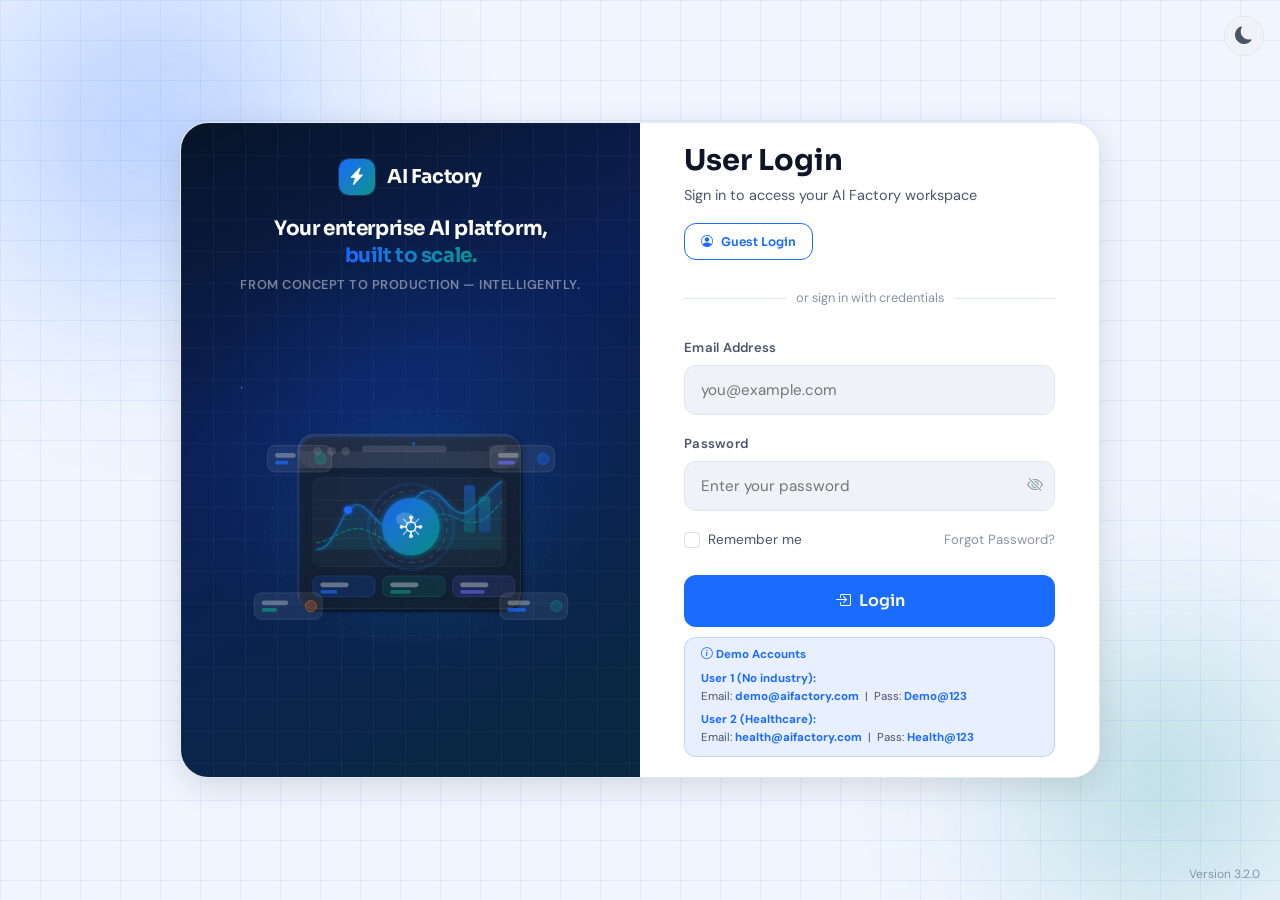
==== commit c403a947: "Fixed paths and login page css" ====
--- a/financial.html
+++ b/financial.html
@@ -27,7 +27,7 @@
     </div>
     <nav class="sb-nav">
       <div class="sb-section-label">Overview</div>
-    <a class="sb-item active" href="financial.html" data-page="financial.html" data-label="Financial Services Dashboard">
+    <a class="sb-item" href="financial.html" data-page="financial.html" data-label="Financial Services Dashboard">
       <span class="sb-icon"><svg width="16" height="16" viewBox="0 0 24 24" fill="none" stroke="currentColor" stroke-width="2" stroke-linecap="round" stroke-linejoin="round" class=""><rect x="3" y="3" width="7" height="7" rx="1"/><rect x="14" y="3" width="7" height="7" rx="1"/><rect x="3" y="14" width="7" height="7" rx="1"/><rect x="14" y="14" width="7" height="7" rx="1"/></svg></span>
       <span class="sb-label">Financial Services Dashboard</span>
     </a><div class="sb-section-label">Content</div>
@@ -66,7 +66,7 @@
       <span class="sb-icon" style="font-size:15px;">🏥</span>
       <span class="sb-label">Healthcare</span>
     </a>
-    <a class="sb-item active" href="financial.html" data-label="Financial" data-page="financial.html">
+    <a class="sb-item" href="financial.html" data-label="Financial" data-page="financial.html">
       <span class="sb-icon" style="font-size:15px;">💳</span>
       <span class="sb-label">Financial</span>
     </a>
@@ -106,8 +106,8 @@
 <div class="portal-main" id="portalMain">
 
   <header class="topbar" id="topbar">
-    <button class="tb-collapse-btn" id="collapseBtn" title="Toggle sidebar"><svg width="16" height="16" viewBox="0 0 24 24" fill="none" stroke="currentColor" stroke-width="2" stroke-linecap="round" stroke-linejoin="round" class=""><path d="M3 12h18M3 6h18M3 18h18"></svg></button>
-    <button class="tb-collapse-btn" id="mobileMenuBtn" style="display:none;"><svg width="16" height="16" viewBox="0 0 24 24" fill="none" stroke="currentColor" stroke-width="2" stroke-linecap="round" stroke-linejoin="round" class=""><path d="M3 12h18M3 6h18M3 18h18"></svg></button>
+    <button class="tb-collapse-btn" id="collapseBtn" title="Toggle sidebar" aria-label="Toggle sidebar"><svg width="16" height="16" viewBox="0 0 24 24" fill="none" stroke="currentColor" stroke-width="2" stroke-linecap="round" stroke-linejoin="round" class=""><path d="M3 12h18M3 6h18M3 18h18"/></svg></button>
+    <button class="tb-collapse-btn" id="mobileMenuBtn" aria-label="Open navigation menu" style="display:none;"><svg width="16" height="16" viewBox="0 0 24 24" fill="none" stroke="currentColor" stroke-width="2" stroke-linecap="round" stroke-linejoin="round" class=""><path d="M3 12h18M3 6h18M3 18h18"/></svg></button>
     <div class="tb-breadcrumb">
       <a href="landing-page.html">AI Factory</a>
       <span class="sep">/</span>
@@ -119,14 +119,14 @@
       <input placeholder="Search financial AI use cases…">
     </div>
     <div class="tb-actions">
-      <button class="tb-icon-btn" title="Notifications">
+      <button class="tb-icon-btn" title="Notifications" aria-label="Notifications">
         <svg width="16" height="16" viewBox="0 0 24 24" fill="none" stroke="currentColor" stroke-width="2" stroke-linecap="round" stroke-linejoin="round" class=""><path d="M18 8A6 6 0 006 8c0 7-3 9-3 9h18s-3-2-3-9M13.73 21a2 2 0 01-3.46 0"/></svg>
         <span class="tb-badge"></span>
       </button>
-      <button class="tb-icon-btn" title="Help">
+      <button class="tb-icon-btn" title="Help" aria-label="Help & documentation">
         <svg width="16" height="16" viewBox="0 0 24 24" fill="none" stroke="currentColor" stroke-width="2" stroke-linecap="round" stroke-linejoin="round" class=""><circle cx="12" cy="12" r="9"/><path d="M9.1 9a3 3 0 015.8 1c0 2-3 3-3 3M12 17h.01"/></svg>
       </button>
-      <button class="theme-toggle-btn" title="Toggle dark/light mode">🌙</button>
+      <button class="theme-toggle-btn" title="Toggle dark/light mode" aria-label="Toggle dark/light mode">🌙</button>
       <div class="tb-user-chip">
         <div class="tb-chip-avatar js-user-initials">AM</div>
         <span class="tb-chip-name js-user-name">Alex Morgan</span>
@@ -139,8 +139,7 @@
 
 <div class="page-header">
   <div class="page-header-left">
-    <div class="page-eyebrow"><span class="dot"></span>AI Factory · Financial Services</div>
-    <h1 class="page-title">Financial Services AI Platform</h1>
+    <h2 class="page-title">Financial Services AI Platform</h1>
     <p class="page-subtitle">Deploy production-ready agents for fraud detection, credit risk scoring, AML surveillance, and regul…</p>
   </div>
   <div class="page-actions">
@@ -241,7 +240,7 @@
       <div class="agent-meta">Industry: <b>Retail Banking · Payments</b></div>
       <p class="agent-desc">Real-time transaction scoring using graph neural networks — catches synthetic identity, account takeover, and money mule patterns at sub-100ms latency.</p>
       <div class="agent-footer">
-        <a href="#" class="agent-cs-btn"><svg width="13" height="13" viewBox="0 0 24 24" fill="none" stroke="currentColor" stroke-width="2" stroke-linecap="round" stroke-linejoin="round" class=""><path d="M14 2H6a2 2 0 00-2 2v16a2 2 0 002 2h12a2 2 0 002-2V8z"/><path d="M14 2v6h6"/></svg> Case Study</a>
+        <a href="#case-study" class="agent-cs-btn"><svg width="13" height="13" viewBox="0 0 24 24" fill="none" stroke="currentColor" stroke-width="2" stroke-linecap="round" stroke-linejoin="round" class=""><path d="M14 2H6a2 2 0 00-2 2v16a2 2 0 002 2h12a2 2 0 002-2V8z"/><path d="M14 2v6h6"/></svg> Case Study</a>
         <button class="agent-action-btn" title="Demo"><svg width="14" height="14" viewBox="0 0 24 24" fill="none" stroke="currentColor" stroke-width="2" stroke-linecap="round" stroke-linejoin="round" class=""><path d="M8 5v14l11-7z"/></svg></button>
         <button class="agent-action-btn" title="Schedule POC"><svg width="14" height="14" viewBox="0 0 24 24" fill="none" stroke="currentColor" stroke-width="2" stroke-linecap="round" stroke-linejoin="round" class=""><rect x="3" y="4" width="18" height="16" rx="2"/><path d="M16 2v4M8 2v4M3 10h18"/></svg></button>
       </div>
@@ -258,7 +257,7 @@
       <div class="agent-meta">Industry: <b>Lending · Underwriting</b></div>
       <p class="agent-desc">Explainable credit scoring using alternative data with SHAP attributions and disparate impact reporting for ECOA compliance.</p>
       <div class="agent-footer">
-        <a href="#" class="agent-cs-btn"><svg width="13" height="13" viewBox="0 0 24 24" fill="none" stroke="currentColor" stroke-width="2" stroke-linecap="round" stroke-linejoin="round" class=""><path d="M14 2H6a2 2 0 00-2 2v16a2 2 0 002 2h12a2 2 0 002-2V8z"/><path d="M14 2v6h6"/></svg> Case Study</a>
+        <a href="#case-study" class="agent-cs-btn"><svg width="13" height="13" viewBox="0 0 24 24" fill="none" stroke="currentColor" stroke-width="2" stroke-linecap="round" stroke-linejoin="round" class=""><path d="M14 2H6a2 2 0 00-2 2v16a2 2 0 002 2h12a2 2 0 002-2V8z"/><path d="M14 2v6h6"/></svg> Case Study</a>
         <button class="agent-action-btn" title="Demo"><svg width="14" height="14" viewBox="0 0 24 24" fill="none" stroke="currentColor" stroke-width="2" stroke-linecap="round" stroke-linejoin="round" class=""><path d="M8 5v14l11-7z"/></svg></button>
         <button class="agent-action-btn" title="Schedule POC"><svg width="14" height="14" viewBox="0 0 24 24" fill="none" stroke="currentColor" stroke-width="2" stroke-linecap="round" stroke-linejoin="round" class=""><rect x="3" y="4" width="18" height="16" rx="2"/><path d="M16 2v4M8 2v4M3 10h18"/></svg></button>
       </div>
@@ -275,7 +274,7 @@
       <div class="agent-meta">Industry: <b>Compliance · RegTech</b></div>
       <p class="agent-desc">Entity resolution and typology-based detection for money laundering — auto-generates SAR drafts with cited transaction chains.</p>
       <div class="agent-footer">
-        <a href="#" class="agent-cs-btn"><svg width="13" height="13" viewBox="0 0 24 24" fill="none" stroke="currentColor" stroke-width="2" stroke-linecap="round" stroke-linejoin="round" class=""><path d="M14 2H6a2 2 0 00-2 2v16a2 2 0 002 2h12a2 2 0 002-2V8z"/><path d="M14 2v6h6"/></svg> Case Study</a>
+        <a href="#case-study" class="agent-cs-btn"><svg width="13" height="13" viewBox="0 0 24 24" fill="none" stroke="currentColor" stroke-width="2" stroke-linecap="round" stroke-linejoin="round" class=""><path d="M14 2H6a2 2 0 00-2 2v16a2 2 0 002 2h12a2 2 0 002-2V8z"/><path d="M14 2v6h6"/></svg> Case Study</a>
         <button class="agent-action-btn" title="Demo"><svg width="14" height="14" viewBox="0 0 24 24" fill="none" stroke="currentColor" stroke-width="2" stroke-linecap="round" stroke-linejoin="round" class=""><path d="M8 5v14l11-7z"/></svg></button>
         <button class="agent-action-btn" title="Schedule POC"><svg width="14" height="14" viewBox="0 0 24 24" fill="none" stroke="currentColor" stroke-width="2" stroke-linecap="round" stroke-linejoin="round" class=""><rect x="3" y="4" width="18" height="16" rx="2"/><path d="M16 2v4M8 2v4M3 10h18"/></svg></button>
       </div>
@@ -292,7 +291,7 @@
       <div class="agent-meta">Industry: <b>Wealth Management · Risk</b></div>
       <p class="agent-desc">Continuous portfolio stress testing against macro scenarios with plain-language risk narratives for relationship managers.</p>
       <div class="agent-footer">
-        <a href="#" class="agent-cs-btn"><svg width="13" height="13" viewBox="0 0 24 24" fill="none" stroke="currentColor" stroke-width="2" stroke-linecap="round" stroke-linejoin="round" class=""><path d="M14 2H6a2 2 0 00-2 2v16a2 2 0 002 2h12a2 2 0 002-2V8z"/><path d="M14 2v6h6"/></svg> Case Study</a>
+        <a href="#case-study" class="agent-cs-btn"><svg width="13" height="13" viewBox="0 0 24 24" fill="none" stroke="currentColor" stroke-width="2" stroke-linecap="round" stroke-linejoin="round" class=""><path d="M14 2H6a2 2 0 00-2 2v16a2 2 0 002 2h12a2 2 0 002-2V8z"/><path d="M14 2v6h6"/></svg> Case Study</a>
         <button class="agent-action-btn" title="Demo"><svg width="14" height="14" viewBox="0 0 24 24" fill="none" stroke="currentColor" stroke-width="2" stroke-linecap="round" stroke-linejoin="round" class=""><path d="M8 5v14l11-7z"/></svg></button>
         <button class="agent-action-btn" title="Schedule POC"><svg width="14" height="14" viewBox="0 0 24 24" fill="none" stroke="currentColor" stroke-width="2" stroke-linecap="round" stroke-linejoin="round" class=""><rect x="3" y="4" width="18" height="16" rx="2"/><path d="M16 2v4M8 2v4M3 10h18"/></svg></button>
       </div>
@@ -309,7 +308,7 @@
       <div class="agent-meta">Industry: <b>Compliance · Finance</b></div>
       <p class="agent-desc">Automates Basel III, IFRS 9, Dodd-Frank, and CCAR report generation with source-cited calculations and variance analysis.</p>
       <div class="agent-footer">
-        <a href="#" class="agent-cs-btn"><svg width="13" height="13" viewBox="0 0 24 24" fill="none" stroke="currentColor" stroke-width="2" stroke-linecap="round" stroke-linejoin="round" class=""><path d="M14 2H6a2 2 0 00-2 2v16a2 2 0 002 2h12a2 2 0 002-2V8z"/><path d="M14 2v6h6"/></svg> Case Study</a>
+        <a href="#case-study" class="agent-cs-btn"><svg width="13" height="13" viewBox="0 0 24 24" fill="none" stroke="currentColor" stroke-width="2" stroke-linecap="round" stroke-linejoin="round" class=""><path d="M14 2H6a2 2 0 00-2 2v16a2 2 0 002 2h12a2 2 0 002-2V8z"/><path d="M14 2v6h6"/></svg> Case Study</a>
         <button class="agent-action-btn" title="Demo"><svg width="14" height="14" viewBox="0 0 24 24" fill="none" stroke="currentColor" stroke-width="2" stroke-linecap="round" stroke-linejoin="round" class=""><path d="M8 5v14l11-7z"/></svg></button>
         <button class="agent-action-btn" title="Schedule POC"><svg width="14" height="14" viewBox="0 0 24 24" fill="none" stroke="currentColor" stroke-width="2" stroke-linecap="round" stroke-linejoin="round" class=""><rect x="3" y="4" width="18" height="16" rx="2"/><path d="M16 2v4M8 2v4M3 10h18"/></svg></button>
       </div>
@@ -326,7 +325,7 @@
       <div class="agent-meta">Industry: <b>Compliance · Onboarding</b></div>
       <p class="agent-desc">Accelerates customer onboarding — document extraction, identity verification, sanctions screening, and risk rating in minutes.</p>
       <div class="agent-footer">
-        <a href="#" class="agent-cs-btn"><svg width="13" height="13" viewBox="0 0 24 24" fill="none" stroke="currentColor" stroke-width="2" stroke-linecap="round" stroke-linejoin="round" class=""><path d="M14 2H6a2 2 0 00-2 2v16a2 2 0 002 2h12a2 2 0 002-2V8z"/><path d="M14 2v6h6"/></svg> Case Study</a>
+        <a href="#case-study" class="agent-cs-btn"><svg width="13" height="13" viewBox="0 0 24 24" fill="none" stroke="currentColor" stroke-width="2" stroke-linecap="round" stroke-linejoin="round" class=""><path d="M14 2H6a2 2 0 00-2 2v16a2 2 0 002 2h12a2 2 0 002-2V8z"/><path d="M14 2v6h6"/></svg> Case Study</a>
         <button class="agent-action-btn" title="Demo"><svg width="14" height="14" viewBox="0 0 24 24" fill="none" stroke="currentColor" stroke-width="2" stroke-linecap="round" stroke-linejoin="round" class=""><path d="M8 5v14l11-7z"/></svg></button>
         <button class="agent-action-btn" title="Schedule POC"><svg width="14" height="14" viewBox="0 0 24 24" fill="none" stroke="currentColor" stroke-width="2" stroke-linecap="round" stroke-linejoin="round" class=""><rect x="3" y="4" width="18" height="16" rx="2"/><path d="M16 2v4M8 2v4M3 10h18"/></svg></button>
       </div>
